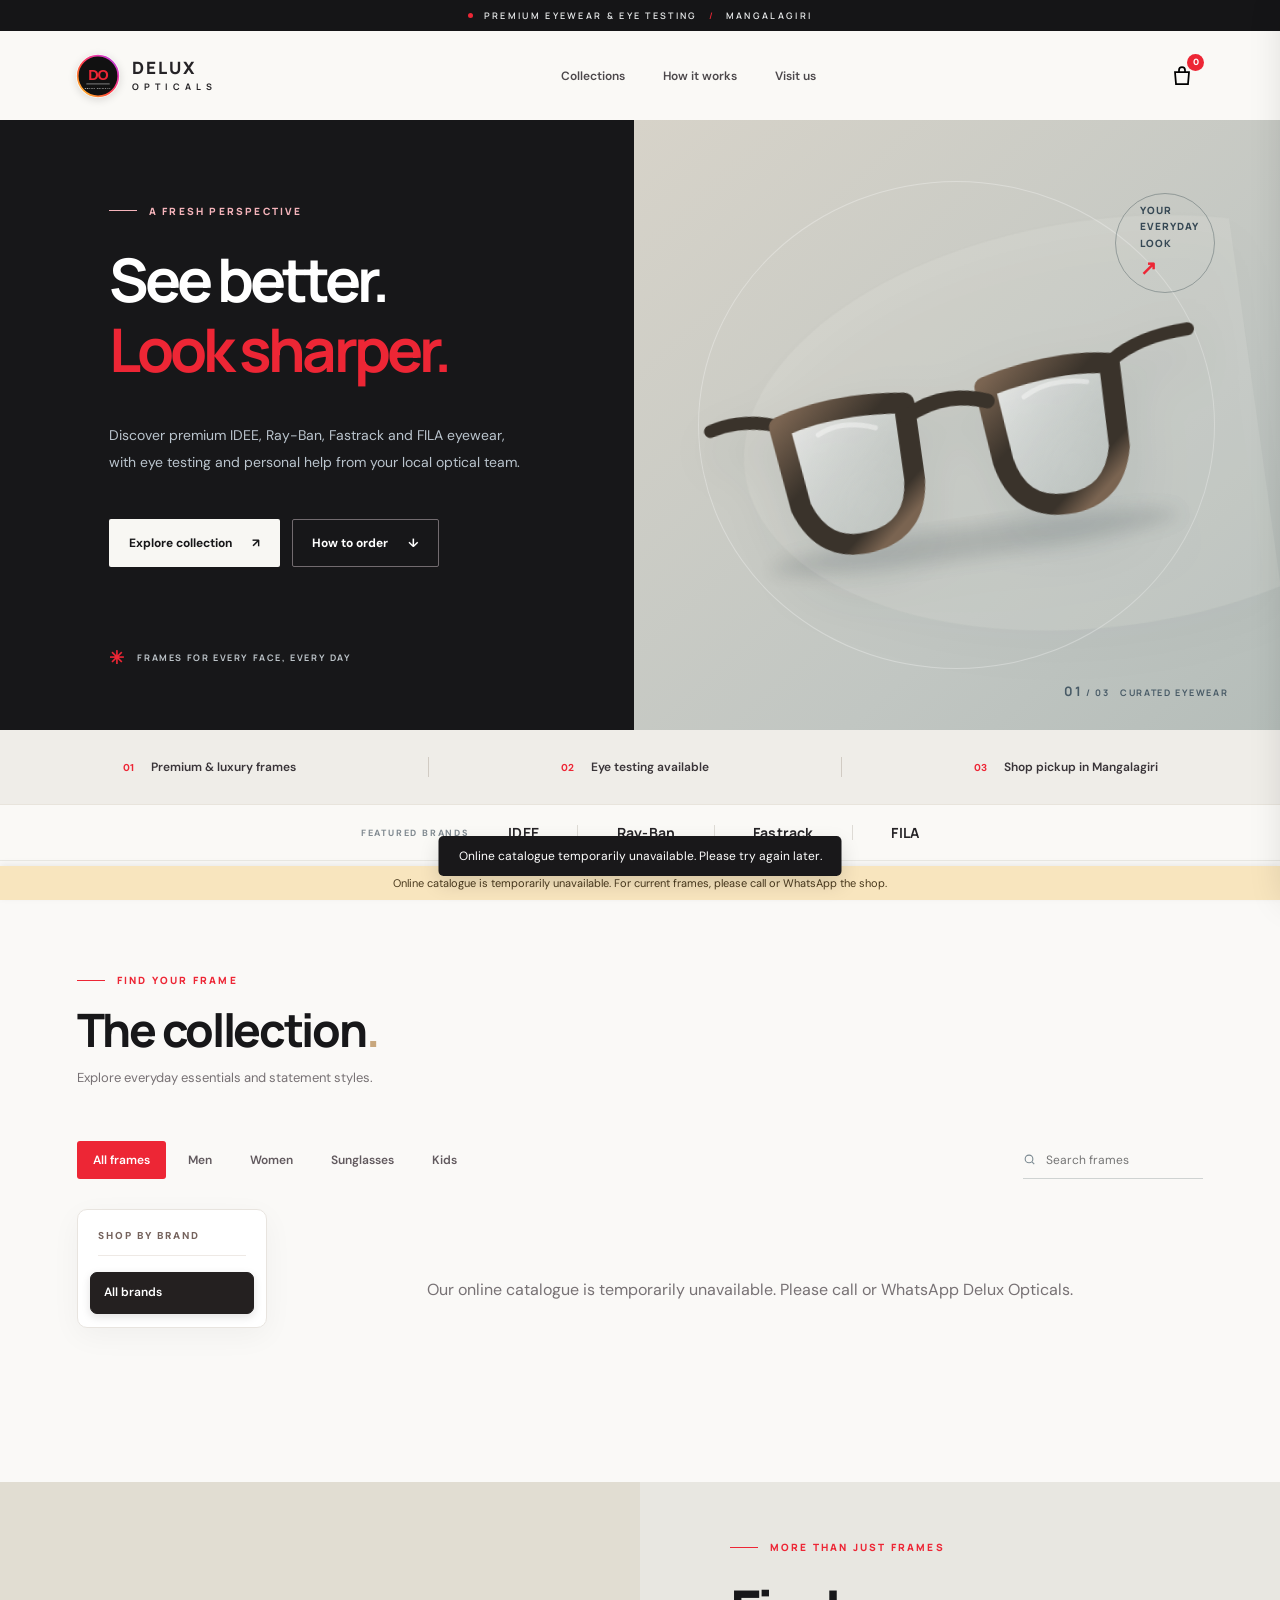
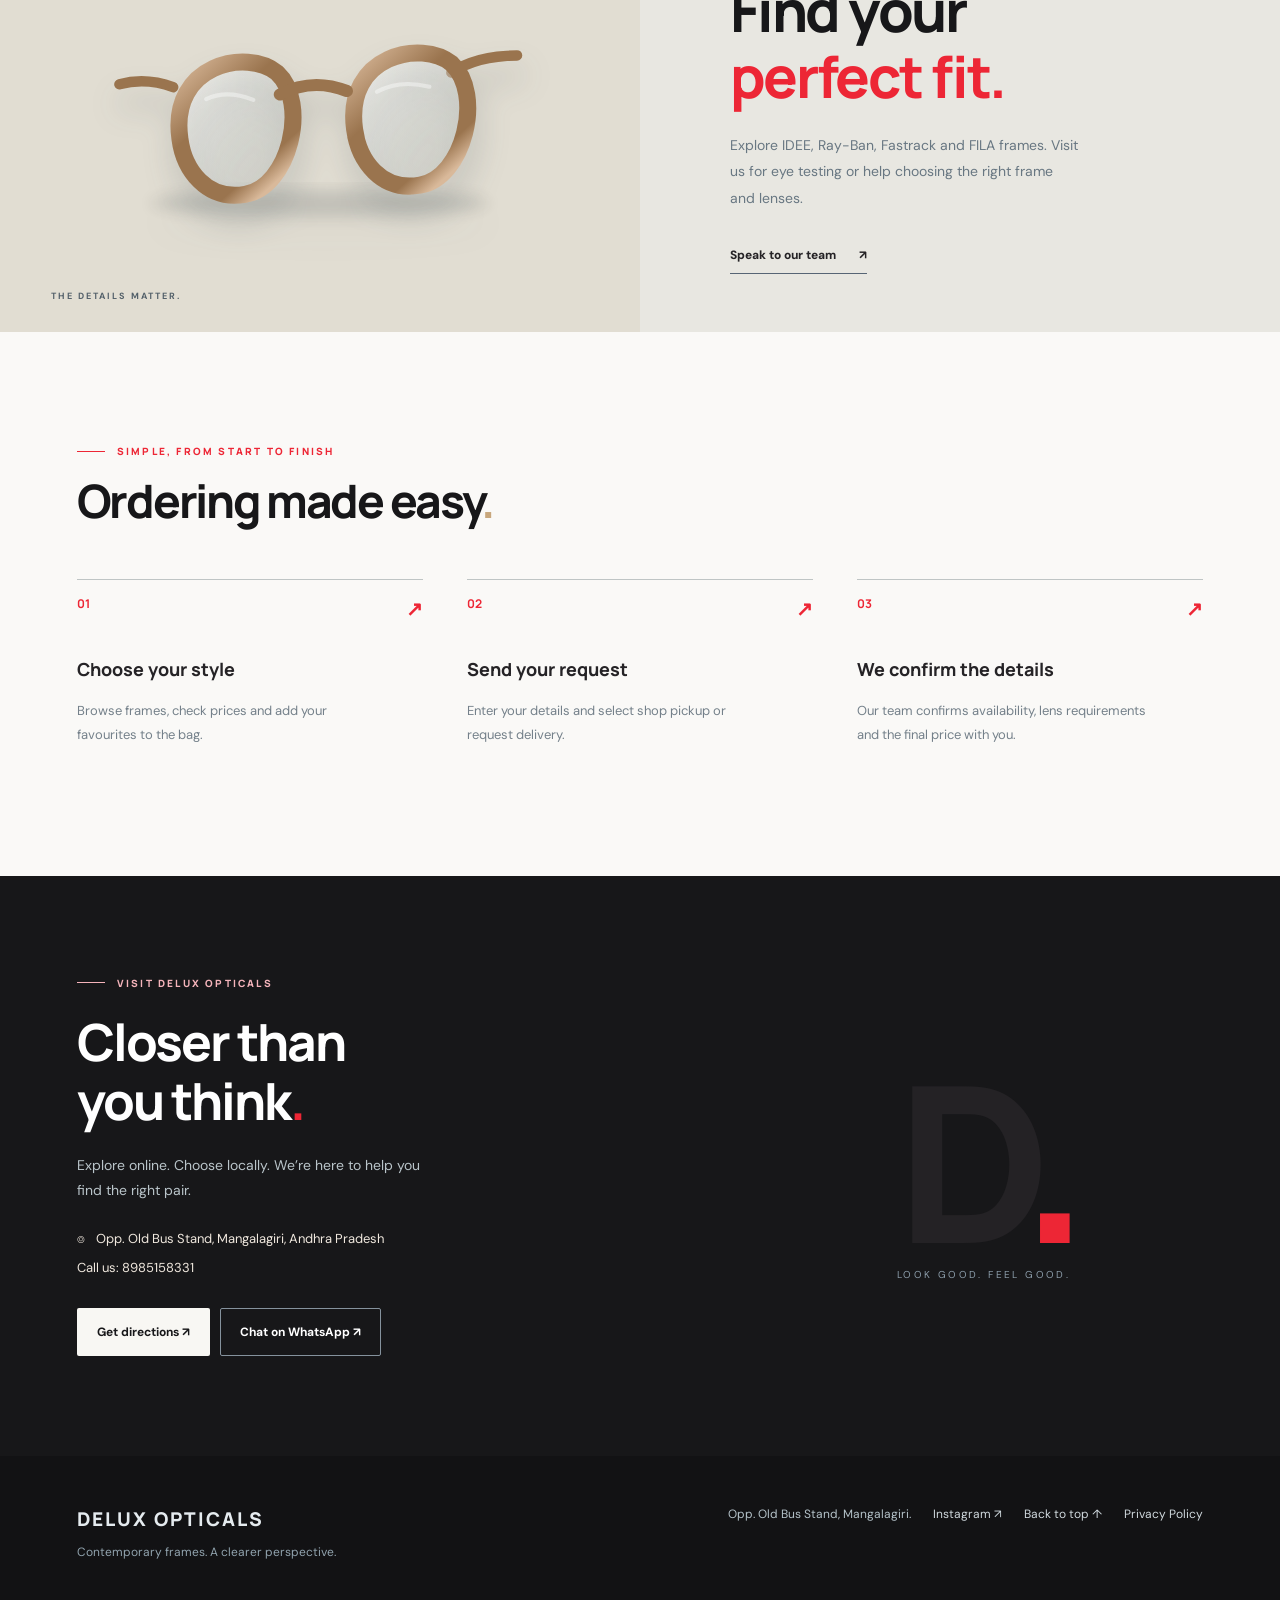
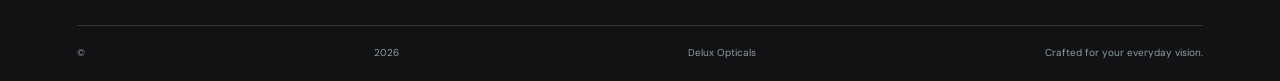
==== index.html @ d644e634 "Add files via upload" ====
<!doctype html>
<html lang="en">
<head>
  <meta charset="UTF-8" />
  <meta name="viewport" content="width=device-width, initial-scale=1, viewport-fit=cover" />
  <meta name="theme-color" content="#111111" />
  <meta name="description" content="Premium and luxury eyewear, branded frames and eye testing at Delux Opticals, opposite Old Bus Stand, Mangalagiri." />
  <title>Delux Opticals | Premium Eyewear & Eye Testing in Mangalagiri</title>
  <link rel="canonical" href="https://www.deluxopticals.in/" />
  <meta property="og:type" content="website" />
  <meta property="og:title" content="Delux Opticals | Eyewear in Mangalagiri" />
  <meta property="og:description" content="Browse frames, request orders and contact Delux Opticals, Mangalagiri." />
  <meta property="og:url" content="https://www.deluxopticals.in/" />
  <meta property="og:image" content="https://www.deluxopticals.in/icon-v3-512.png" />
  <link rel="icon" type="image/svg+xml" href="./favicon.svg" />
  <link rel="manifest" href="/manifest.webmanifest">
  <link rel="preconnect" href="https://fonts.googleapis.com" />
  <link rel="preconnect" href="https://fonts.gstatic.com" crossorigin />
  <link href="https://fonts.googleapis.com/css2?family=DM+Sans:wght@400;500;600;700&family=Manrope:wght@400;500;600;700;800&display=swap" rel="stylesheet" />
  <link rel="stylesheet" href="./styles.css?v=2" />
  <script>window.DELUXE_CONFIG=window.DELUXE_CONFIG||{businessName:'Delux Opticals',whatsappNumber:'918985158331',shopPhone:'8985158331',shopAddress:'Opp. Old Bus Stand, Mangalagiri, Andhra Pradesh',googleMapsUrl:'https://maps.app.goo.gl/SQcJQousegjwvYD16',supabaseUrl:'https://altqmirpnyrihuaiada.supabase.co',supabaseAnonKey:'sb_publishable_QfB34FVfLrLioxzQpnw5Aw_lxrrhRJR'};</script>
  <script src="./config.js"></script>
  <script src="./app.js" defer></script>
</head>
<body>
  <div class="announcement"><span class="ann-dot"></span> PREMIUM EYEWEAR &amp; EYE TESTING <span class="ann-break">/</span> MANGALAGIRI</div>
  <header class="site-header" id="top">
    <a class="brand" href="#top" aria-label="Delux Opticals home">
      <span class="brand-mark"><img src="./delux-do-logo.svg" alt="" aria-hidden="true"/></span>
      <span class="brand-text"><strong>DELUX</strong><small>OPTICALS</small></span>
    </a>
    <nav class="desktop-nav" aria-label="Main navigation"><a href="#collection">Collections</a><a href="#how-it-works">How it works</a><a href="#visit">Visit us</a></nav>
    <div class="header-actions"><button id="installTop" class="subtle-cta" type="button" hidden>Get the app <span>↗</span></button><button id="cartTop" class="cart-trigger" type="button" aria-label="Open shopping bag"><svg viewBox="0 0 24 24" fill="none" stroke="currentColor" stroke-width="1.75"><path d="M5 8h14l-1 12H6L5 8Z"/><path d="M9 9V6a3 3 0 0 1 6 0v3"/></svg><span id="cartCount" class="cart-count">0</span></button></div>
  </header>

  <main>
    <section class="hero" aria-labelledby="heroHeading">
      <div class="hero-copy"><div class="eyebrow pale"><span class="rule"></span> A FRESH PERSPECTIVE</div><h1 id="heroHeading">See better.<br/><em>Look sharper.</em></h1><p>Discover premium IDEE, Ray-Ban, Fastrack and FILA eyewear, with eye testing and personal help from your local optical team.</p><div class="hero-buttons"><a class="button button-light" href="#collection">Explore collection <span>↗</span></a><a class="button button-ghost" href="#how-it-works">How to order <span>↓</span></a></div><div class="hero-note"><span class="tiny-symbol">✳</span> FRAMES FOR EVERY FACE, EVERY DAY</div></div>
      <div class="hero-art"><div class="hero-oval"></div><div class="hero-circle-label">YOUR<br>EVERYDAY<br>LOOK <span>↗</span></div><img src="./hero-frames.svg" alt="Illustration of premium optical frames"/><div class="hero-index"><span>01</span> / 03 &nbsp; CURATED EYEWEAR</div></div>
    </section>

    <div class="benefits-strip"><span><b>01</b> Premium &amp; luxury frames</span><i></i><span><b>02</b> Eye testing available</span><i></i><span><b>03</b> Shop pickup in Mangalagiri</span></div><div class="brand-strip" aria-label="Available eyewear brands"><span>FEATURED BRANDS</span><strong>IDEE</strong><i></i><strong>Ray-Ban</strong><i></i><strong>Fastrack</strong><i></i><strong>FILA</strong></div>

    <section class="section collection-section" id="collection">
      <div class="section-heading"><div><div class="eyebrow"><span class="rule"></span> FIND YOUR FRAME</div><h2>The collection<span class="accent-period">.</span></h2><p>Explore everyday essentials and statement styles.</p></div><div class="product-count" id="productCount">Collection preview</div></div>
      <div class="controls-bar"><div class="filter-bar" id="filters" role="group" aria-label="Filter products"><button class="filter active" data-category="All" type="button">All frames</button><button class="filter" data-category="Men" type="button">Men</button><button class="filter" data-category="Women" type="button">Women</button><button class="filter" data-category="Sunglasses" type="button">Sunglasses</button><button class="filter" data-category="Kids" type="button">Kids</button></div><label class="search-box"><svg viewBox="0 0 24 24" fill="none" stroke="currentColor" stroke-width="2"><circle cx="11" cy="11" r="7"/><path d="m16.5 16.5 4 4"/></svg><input type="search" id="productSearch" placeholder="Search frames" aria-label="Search frames" /></label></div><div class="catalogue-layout"><aside id="brandFilters" class="brand-filters" aria-label="Filter by brand"></aside><div class="catalogue-results">
      <div class="products-grid" id="productsGrid" aria-live="polite"></div>
      <div id="emptyProducts" class="empty" hidden>No frames found. Try another search.</div></div></div>
      <div id="previewNotice" class="preview-notice" hidden>Our online catalogue is temporarily unavailable. Please call or WhatsApp the shop.</div>
    </section>

    <section class="editorial"><div class="editorial-art"><img src="./feature-frames.svg" alt="Stylish eyeglasses illustration"/><span class="editorial-label">THE DETAILS MATTER.</span></div><div class="editorial-copy"><div class="eyebrow"><span class="rule"></span> MORE THAN JUST FRAMES</div><h2>Find your<br/><em>perfect fit.</em></h2><p>Explore IDEE, Ray-Ban, Fastrack and FILA frames. Visit us for eye testing or help choosing the right frame and lenses.</p><a href="#visit" class="text-link">Speak to our team <span>↗</span></a></div></section>

    <section class="section how-section" id="how-it-works"><div class="section-heading"><div><div class="eyebrow"><span class="rule"></span> SIMPLE, FROM START TO FINISH</div><h2>Ordering made easy<span class="accent-period">.</span></h2></div></div><div class="steps"><article><span class="step-no">01 <span>↗</span></span><h3>Choose your style</h3><p>Browse frames, check prices and add your favourites to the bag.</p></article><article><span class="step-no">02 <span>↗</span></span><h3>Send your request</h3><p>Enter your details and select shop pickup or request delivery.</p></article><article><span class="step-no">03 <span>↗</span></span><h3>We confirm the details</h3><p>Our team confirms availability, lens requirements and the final price with you.</p></article></div></section>

    <section class="visit-section" id="visit"><div class="visit-inner"><div><div class="eyebrow pale"><span class="rule"></span> VISIT DELUX OPTICALS</div><h2>Closer than<br/>you think<span>.</span></h2><p>Explore online. Choose locally. We’re here to help you find the right pair.</p><div class="visit-location">⌾ <span id="shopLocation">Opp. Old Bus Stand, Mangalagiri, Andhra Pradesh</span></div><a class="visit-phone" id="phoneLink" href="tel:8985158331">Call us: <span id="shopPhone">8985158331</span></a><div class="visit-actions"><a href="https://maps.app.goo.gl/SQcJQousegjwvYD16" id="mapsLink" class="button button-light" target="_blank" rel="noopener noreferrer">Get directions ↗</a><button id="whatsappVisit" class="button button-outline-light" type="button">Chat on WhatsApp ↗</button></div></div><div class="visit-decor"><div class="visit-monogram">D<span>.</span></div><span>LOOK GOOD. FEEL GOOD.</span></div></div></section>
  </main>

  <footer><div class="footer-brand"><strong>DELUX OPTICALS</strong><p>Contemporary frames. A clearer perspective.</p></div><div class="footer-right"><p>Opp. Old Bus Stand, Mangalagiri.</p><a href="https://www.instagram.com/delux.opticals_/" target="_blank" rel="noopener noreferrer">Instagram ↗</a><a href="#top">Back to top ↑</a><a href="/privacy.html">Privacy Policy</a><button id="adminOpen" type="button" hidden aria-hidden="true" tabindex="-1"></button></div><div class="footer-bottom">© <span id="year"></span> Delux Opticals <span>Crafted for your everyday vision.</span></div></footer>

  <div id="overlay" class="overlay" hidden></div>

  <aside id="cartDrawer" class="drawer" role="dialog" aria-modal="true" aria-label="Shopping bag" aria-hidden="true">
    <div class="drawer-head"><div><div class="eyebrow">YOUR SELECTION</div><h2>Shopping bag <span id="drawerCount">(0)</span></h2></div><button class="icon-button close-panels" type="button" aria-label="Close bag">×</button></div>
    <div class="drawer-items" id="drawerItems"></div><div class="drawer-footer"><div class="cart-subtotal"><span>Frames subtotal</span><strong id="subtotal">₹0</strong></div><p>Lens pricing and delivery, if applicable, will be confirmed by the shop.</p><button id="checkoutBtn" class="button button-dark full" type="button">Continue to checkout <span>→</span></button><button id="whatsappCart" class="button button-neutral full" type="button">Order via WhatsApp ↗</button></div>
  </aside>

  <section id="checkoutModal" class="modal" role="dialog" aria-modal="true" aria-labelledby="checkoutTitle" aria-hidden="true"><button class="icon-button close-panels modal-close" type="button" aria-label="Close checkout">×</button><div class="eyebrow">JUST ONE MORE STEP</div><h2 id="checkoutTitle">Your order request<span class="accent-period">.</span></h2><p class="form-hint">No account needed. The shop will confirm availability, lens details and the final payable amount.</p><form id="checkoutForm"><label>Your name <input type="text" name="name" placeholder="Full name" minlength="2" maxlength="80" autocomplete="name" required/></label><label>Mobile number <input type="tel" name="phone" placeholder="10-digit mobile number" inputmode="numeric" pattern="[6-9][0-9]{9}" maxlength="10" required/></label><div class="form-field"><span>How would you like to receive it?</span><div class="choice-row"><label><input type="radio" name="fulfilment" value="pickup" checked/> Shop pickup</label><label><input type="radio" name="fulfilment" value="delivery"/> Delivery request</label></div></div><label id="addressField" hidden>Delivery address <textarea name="address" placeholder="Door no., street, area and PIN code" maxlength="300" rows="3"></textarea></label><label>Message (optional) <textarea name="note" placeholder="Preferred time or any question (lens power can be discussed directly)" maxlength="300" rows="2"></textarea></label><div class="checkout-total">Frames subtotal <strong id="checkoutSubtotal">₹0</strong></div><button id="placeOrderBtn" class="button button-dark full" type="submit">Place order request →</button><p class="privacy-caption">Your details are used to handle your order request. No online payment is collected. See our <a href="/privacy.html" target="_blank" rel="noopener noreferrer">Privacy Policy</a>.</p></form><div id="orderResult" class="order-result" hidden></div></section>

  <section id="adminModal" class="admin-modal owner-portal" role="dialog" aria-modal="true" aria-label="Delux Opticals owner portal" aria-hidden="true">
  <div class="owner-brandbar">
    <div class="owner-brand-lockup">
      <img src="./delux-do-logo.svg" alt="Delux Opticals monogram" width="44" height="44" />
      <div><strong>DELUX OPTICALS</strong><span>OWNER PORTAL</span></div>
    </div>
    <button class="owner-close close-panels" type="button" aria-label="Close owner portal">×</button>
  </div>
  <div class="owner-content">
    <div id="adminLogin">
      <div class="owner-kicker"><span class="owner-status-dot" aria-hidden="true"></span> PRIVATE ACCESS</div>
      <h2 class="owner-heading">Welcome back<span>.</span></h2>
      <p class="owner-description">Sign in to manage your collection, pricing and customer orders.</p>
      <form id="adminLoginForm" class="owner-auth-form">
        <label for="ownerEmail">Email address</label>
        <input id="ownerEmail" name="email" type="email" autocomplete="username" inputmode="email" required placeholder="owner@example.com" maxlength="254" />
        <div class="owner-password-label"><label for="ownerPassword">Password</label><button id="ownerForgotLink" type="button" class="owner-text-action">Forgot password?</button></div>
        <div class="owner-password-field"><input id="ownerPassword" name="password" type="password" autocomplete="current-password" required placeholder="Enter your password" /><button id="ownerTogglePassword" class="owner-password-toggle" type="button" aria-label="Show password" aria-pressed="false">Show</button></div>
        <button class="owner-submit" type="submit">Sign in to dashboard <span aria-hidden="true">→</span></button>
      </form>
      <p id="adminLoginMessage" class="owner-feedback" role="status" aria-live="polite"></p>
      <div class="owner-footnote"><span aria-hidden="true">◆</span> Authorized Delux Opticals staff only</div>
      <p class="owner-email-help">Forgot your registered email? Contact the website administrator to verify access.</p>
    </div>
    <div id="adminForgot" hidden>
      <div class="owner-kicker"><span class="owner-status-dot" aria-hidden="true"></span> ACCOUNT RECOVERY</div>
      <h2 class="owner-heading">Reset password<span>.</span></h2>
      <p class="owner-description">Enter your registered owner email. If eligible, you'll receive a secure link to create a new password.</p>
      <form id="adminForgotForm" class="owner-auth-form">
        <label for="ownerRecoveryEmail">Registered email</label>
        <input id="ownerRecoveryEmail" name="email" type="email" autocomplete="email" inputmode="email" required placeholder="owner@example.com" maxlength="254" />
        <button class="owner-submit" type="submit">Send reset link <span aria-hidden="true">→</span></button>
      </form>
      <p id="adminForgotMessage" class="owner-feedback" role="status" aria-live="polite"></p>
      <button id="ownerBackToLogin" class="owner-back-link" type="button">← Back to sign in</button>
    </div>
<div id="adminDashboard" hidden><div class="admin-toolbar"><div class="admin-tabs"><button class="active" data-admin-tab="products" type="button">Products</button><button data-admin-tab="orders" type="button">Orders</button><button data-admin-tab="brands" type="button">Brands</button></div><button id="adminLogout" class="logout-button" type="button">Sign out</button></div><div id="adminProductsTab"><div class="admin-title-row"><strong>Manage frames</strong><button class="small-primary" id="addProductToggle" type="button">+ Add product</button></div><form id="productForm" class="product-form" hidden><input type="hidden" name="id"/><div class="form-grid"><label>Model number <input name="name" required maxlength="90" placeholder="e.g. RB3025, ID-101" autocomplete="off"/><small class="model-field-help">Enter the frame model code</small></label><label>Category <select name="category"><option>Men</option><option>Women</option><option>Sunglasses</option><option>Kids</option></select></label><label>Brand <input name="brand" list="brandSuggestions" maxlength="60" placeholder="Ray-Ban, IDEAL"/><datalist id="brandSuggestions"><option value="Ray-Ban"></option><option value="IDEAL"></option><option value="Fastrack"></option><option value="IDEE"></option><option value="FILA"></option></datalist></label><label>Price ₹ <input name="price" type="number" required min="1" max="200000" step="1"/></label><label>MRP (optional) ₹ <input name="compare_at" type="number" min="0" max="200000" step="1"/></label></div><label>Frame details <textarea name="description" rows="2" maxlength="300" placeholder="e.g. Classic Black · Matte Finish · Lightweight frame"></textarea><small class="model-field-help">Colour, material and frame style (optional)</small></label><label>Photos (up to 8, JPG / PNG / WEBP, 2 MB each) <input id="photoInput" name="photo" type="file" accept="image/jpeg,image/png,image/webp" multiple/><small id="photoHint">You can add more photos while editing a frame.</small><div id="existingPhotos" class="existing-photos"></div></label><div class="form-grid"><label class="checkline"><input name="active" type="checkbox" checked/> Visible in catalogue</label><label class="checkline"><input name="in_stock" type="checkbox" checked/> In stock</label><label class="checkline"><input name="featured" type="checkbox"/> Featured</label></div><div class="form-actions"><button class="small-primary" type="submit">Save product</button><button id="cancelProduct" class="small-secondary" type="button">Cancel</button></div></form><div id="adminProductsList" class="admin-list"></div></div><div id="adminBrandsTab" hidden><div class="admin-title-row"><strong>Manage brands</strong></div><form id="brandForm" class="brand-form"><label>New brand <input id="newBrandName" maxlength="60" placeholder="Enter brand name" required/></label><button class="small-primary" type="submit">+ Add brand</button></form><div id="adminBrandsList" class="admin-list"></div></div><div id="adminOrdersTab" hidden><div class="admin-title-row"><strong>Customer order requests</strong><button id="refreshOrders" type="button" class="small-secondary">Refresh</button></div><div id="adminOrdersList" class="admin-list"></div></div></div>
  </div>
</section>

  <div id="gallery" class="gallery" hidden role="dialog" aria-modal="true" aria-label="Frame photos"><button type="button" id="galleryClose" class="gallery-close" aria-label="Close gallery">×</button><button type="button" id="galleryPrev" class="gallery-prev" aria-label="Previous photo">‹</button><img id="galleryImage" alt="Frame photo"/><button type="button" id="galleryNext" class="gallery-next" aria-label="Next photo">›</button><span id="galleryCounter"></span></div><div id="toast" class="toast" role="status" aria-live="polite"></div>
  <div id="demoBanner" class="demo-banner" hidden>Online catalogue is temporarily unavailable. For current frames, please call or WhatsApp the shop.</div>
</body>
</html>
---- styles.css ----
:root{--navy:#171719;--navy2:#252326;--cream:#faf9f7;--white:#fff;--ink:#252326;--muted:#777174;--gold:#ed2635;--line:#ece6e7;--brand-red:#ed2635;--brand-gradient:linear-gradient(110deg,#ffd32a 0%,#ff453d 42%,#ef38b5 75%,#8a45e8 100%);--font:'DM Sans',sans-serif;--display:'Manrope',sans-serif}*{box-sizing:border-box}html{scroll-behavior:smooth}body{margin:0;background:var(--cream);color:var(--ink);font-family:var(--font);-webkit-font-smoothing:antialiased}body.locked{overflow:hidden}button,input,textarea,select{font:inherit}button{cursor:pointer}a{color:inherit;text-decoration:none}button:disabled{opacity:.5;cursor:not-allowed}img{display:block;max-width:100%}[hidden]{display:none!important}*:focus-visible{outline:2px solid #ed2635;outline-offset:3px}.announcement{height:31px;display:flex;align-items:center;justify-content:center;gap:11px;background:#151517;color:#e7e9ea;font:600 9px var(--display);letter-spacing:2.3px}.ann-dot{width:5px;height:5px;border-radius:50%;background:var(--gold)}.ann-break{color:var(--gold)}.site-header{z-index:30;position:relative;display:flex;justify-content:space-between;align-items:center;min-height:89px;padding:0 clamp(18px,5.9vw,92px);background:#faf9f6}.brand{display:flex;gap:12px;align-items:center}.brand-mark{width:44px;height:44px;display:block;overflow:hidden;border-radius:50%;box-shadow:0 2px 8px #0002}.brand-mark img{width:100%;height:100%;object-fit:cover}.brand-text{display:flex;flex-direction:column;font-family:var(--display);line-height:1.09;letter-spacing:2.2px}.brand-text strong{font-size:17px;font-weight:800}.brand-text small{margin-top:4px;font-size:9px;font-weight:700;letter-spacing:5px}.desktop-nav{display:flex;gap:38px;align-items:center;font-size:12px;font-weight:600;color:#4c484b}.desktop-nav a:hover{color:#ed2635}.header-actions{display:flex;align-items:center;gap:19px}.subtle-cta{padding:8px 0;border:0;border-bottom:1px solid #87959f;background:transparent;font-size:12px;font-weight:700;color:var(--navy)}.subtle-cta span{margin-left:14px}.cart-trigger{position:relative;display:grid;place-items:center;background:transparent;border:none;width:44px;height:44px}.cart-trigger svg{height:24px;width:24px}.cart-count{position:absolute;right:0;top:0;display:grid;place-items:center;border-radius:50%;height:17px;min-width:17px;padding:0 3px;background:var(--gold);font-size:9px;color:#fff;font-weight:800}.hero{display:grid;grid-template-columns:1fr 1.02fr;min-height:610px;background:var(--navy);color:white;overflow:hidden}.hero-copy{display:flex;flex-direction:column;align-items:flex-start;justify-content:center;padding:75px 38px 52px clamp(25px,8.5vw,132px)}.eyebrow{display:flex;align-items:center;gap:12px;color:#ed2635;font:800 10px var(--display);letter-spacing:2.2px}.eyebrow.pale{color:#f5b4bb}.rule{width:28px;height:1px;background:currentColor}.hero h1{margin:26px 0 23px;font:700 clamp(43px,4.7vw,75px)/1.17 var(--display);letter-spacing:-3.9px}.hero h1 em,.editorial-copy h2 em{font-style:normal;color:#ed2635}.hero p{max-width:420px;font-size:14px;line-height:1.95;color:#bac4cd}.hero-buttons{display:flex;align-items:center;gap:12px;flex-wrap:wrap;margin-top:29px}.button{display:inline-flex;align-items:center;justify-content:center;gap:20px;border:1px solid transparent;min-height:48px;padding:0 19px;border-radius:2px;font-size:12px;font-weight:700;transition:transform .2s,background .2s}.button:hover{transform:translateY(-2px)}.button-light{background:#f8f7f3;color:var(--navy)}.button-ghost{background:transparent;color:#fff;border-color:#726b6f}.button-dark{background:var(--navy);color:white}.button-neutral{background:#edf0f1;color:var(--navy)}.button-outline-light{color:white;border-color:#85929d;background:transparent}.hero-note{margin-top:78px;display:flex;gap:12px;align-items:center;font:700 9px var(--display);letter-spacing:1.6px;color:#bdc4c9}.tiny-symbol{font-size:18px;color:#ed2635}.hero-art{position:relative;display:flex;align-items:center;justify-content:center;min-height:610px;background:linear-gradient(138deg,#d7d3c9 0%,#c1c6c2 67%,#b5bdb9 100%);overflow:hidden}.hero-oval{position:absolute;inset:10% 10%;border:1px solid rgba(255,255,255,.3);border-radius:50%}.hero-art>img{position:relative;width:min(92%,710px);filter:drop-shadow(4px 24px 24px rgba(15,32,45,.12));transform:rotate(-8deg);z-index:1}.hero-circle-label{position:absolute;z-index:2;top:12%;right:10%;width:100px;height:100px;border:1px solid rgba(44,63,71,.35);border-radius:100%;display:flex;justify-content:center;flex-direction:column;padding-left:24px;font:800 10px/1.65 var(--display);letter-spacing:1px;color:#364854}.hero-circle-label span{color:#ed2635;font-size:20px}.hero-index{position:absolute;bottom:30px;right:8%;font:700 9px var(--display);letter-spacing:1.6px;color:#495b67}.hero-index span{font-size:13px}.brand-strip{display:flex;justify-content:center;align-items:center;gap:clamp(15px,3vw,40px);flex-wrap:wrap;padding:18px 20px;background:#faf9f6;border-bottom:1px solid #e9e8e3;color:#252326}.brand-strip span{font-size:9px;font-weight:700;letter-spacing:1.8px;color:#818a91}.brand-strip strong{font:700 14px var(--display);letter-spacing:.2px}.brand-strip i{width:1px;height:15px;background:#dedbd5}.visit-phone{display:inline-block;margin-top:12px;color:#f0e8de;font-size:13px}.visit-phone:hover{text-decoration:underline}.benefits-strip{display:flex;justify-content:space-around;gap:15px;align-items:center;padding:27px max(5vw,20px);background:#efede8;border-bottom:1px solid #e8e4dc;color:#393438;font-size:12px;font-weight:600}.benefits-strip span{white-space:nowrap}.benefits-strip b{color:#ed2635;font-size:10px;margin-right:14px}.benefits-strip i{width:1px;height:20px;background:#d1cbc3}.section{max-width:1400px;margin:0 auto;padding:112px clamp(21px,6vw,90px)}.section-heading{display:flex;justify-content:space-between;align-items:flex-end;gap:20px;margin-bottom:42px}.section-heading h2,.editorial-copy h2,.how-section h2{font:750 clamp(34px,3.6vw,52px)/1.2 var(--display);letter-spacing:-2.3px;margin:15px 0 8px;color:var(--navy)}.accent-period{color:#c8a77d}.section-heading p{font-size:13px;color:var(--muted);margin-top:12px}.product-count{font-size:11px;color:#87929b;font-weight:600}.controls-bar{display:flex;justify-content:space-between;align-items:center;gap:25px;margin-bottom:30px}.filter-bar{display:flex;gap:6px;flex-wrap:wrap}.filter{border:1px solid transparent;border-radius:3px;background:transparent;color:#61595e;padding:10px 15px;font-size:12px;font-weight:600;white-space:nowrap}.filter:hover,.filter.active{background:#ed2635;color:white}.search-box{display:flex;align-items:center;border-bottom:1px solid #cfd3d2;gap:9px;min-width:180px;max-width:250px}.search-box svg{width:15px;height:15px;color:#7b8a92}.search-box input{outline:none;border:0;background:transparent;padding:10px 1px;width:100%;font-size:12px}.products-grid{display:grid;grid-template-columns:repeat(4,minmax(0,1fr));gap:31px 19px}.product-card{min-width:0}.product-media{position:relative;display:flex;align-items:center;justify-content:center;aspect-ratio:1/1;background:linear-gradient(155deg,#ece9e3,#e5e3db);overflow:hidden;border-radius:2px}.product-card:nth-child(4n + 2) .product-media{background:linear-gradient(155deg,#e8e7e0,#dedfd9)}.product-card:nth-child(4n + 3) .product-media{background:linear-gradient(155deg,#f0e9e3,#e7e4df)}.product-card:nth-child(4n + 4) .product-media{background:linear-gradient(155deg,#e3e7e6,#e7e8e4)}.product-media img{width:84%;height:84%;object-fit:contain;transition:transform .25s}.product-media:hover img{transform:scale(1.06)}.product-badge{position:absolute;left:13px;top:13px;font:750 9px var(--display);letter-spacing:.8px;color:#373337;background:#fafaf7;padding:7px 9px}.card-add{position:absolute;right:12px;bottom:12px;background:#fff;width:36px;height:36px;display:grid;place-items:center;border:0;font-size:22px;box-shadow:0 2px 15px #15151712;transition:background .2s}.card-add:hover{background:#f7d7da}.product-details{padding:14px 0}.product-category{font:700 9px var(--display);letter-spacing:1.1px;text-transform:uppercase;color:#ed2635}.product-details h3{font:700 13px var(--display);margin:7px 0 9px;color:var(--navy)}.price-line{display:flex;align-items:center;gap:10px}.product-price{font-size:13px;font-weight:800}.compare-at{font-size:11px;text-decoration:line-through;color:#9ca3a8}.preview-notice{margin-top:27px;font-size:11px;color:#869097;line-height:1.8}.preview-notice span{color:#87545a;font-size:10px;font-weight:700;letter-spacing:1px;margin-right:9px}.empty{text-align:center;padding:70px 0;color:#777174}.editorial{display:grid;grid-template-columns:1fr 1fr;background:#e8e7e1;min-height:450px}.editorial-art{display:flex;position:relative;justify-content:center;align-items:center;background:#e1ddd2;overflow:hidden}.editorial-art img{max-width:78%;max-height:380px;filter:drop-shadow(3px 20px 15px #303f4930)}.editorial-label{position:absolute;bottom:30px;left:8%;font-size:9px;font-weight:700;letter-spacing:2px;color:#53606a}.editorial-copy{display:flex;flex-direction:column;justify-content:center;align-items:flex-start;padding:50px clamp(26px,7vw,110px)}.editorial-copy h2{font-size:clamp(40px,4.5vw,65px);line-height:1.15;margin-top:23px}.editorial-copy h2 em{color:#ed2635}.editorial-copy p{font-size:14px;max-width:350px;line-height:1.9;color:#687782}.text-link{margin-top:22px;padding-bottom:10px;border-bottom:1px solid #576575;font-size:12px;font-weight:800}.text-link span{margin-left:20px}.how-section{padding-bottom:115px}.steps{display:grid;grid-template-columns:repeat(3,1fr);gap:44px}.steps article{border-top:1px solid #bfc5c5;padding-top:15px}.step-no{display:flex;justify-content:space-between;font:700 12px var(--display);color:#ed2635}.step-no span{font-size:20px}.steps h3{margin-top:35px;font:750 18px var(--display)}.steps p{font-size:13px;line-height:1.9;color:#74808a;max-width:300px}.visit-section{background:var(--navy);color:#fff}.visit-inner{max-width:1400px;margin:0 auto;display:flex;justify-content:space-between;align-items:center;padding:100px clamp(21px,6vw,90px);gap:25px}.visit-inner h2{font:750 clamp(43px,4vw,66px)/1.16 var(--display);letter-spacing:-2px;margin:22px 0}.visit-inner h2 span{color:#ed2635}.visit-inner p{color:#bac5ca;font-size:14px;line-height:1.8;max-width:370px}.visit-location{display:flex;gap:11px;align-items:center;margin-top:27px;color:#f0e8de;font-size:13px}.visit-location:first-letter{color:#ed2635}.visit-actions{display:flex;gap:10px;margin-top:31px;flex-wrap:wrap}.visit-decor{width:39%;display:flex;flex-direction:column;align-items:center}.visit-monogram{font:800 clamp(130px,17vw,240px)/1 var(--display);letter-spacing:-20px;color:#242225}.visit-monogram span{color:#ed2635}.visit-decor>span{font-size:10px;letter-spacing:2.4px;color:#8c9daa}footer{background:#121214;color:#e5ebef;padding:50px clamp(20px,6vw,90px) 22px;display:flex;justify-content:space-between;flex-wrap:wrap}.footer-brand strong{font:800 19px var(--display);letter-spacing:2px}.footer-brand p{font-size:12px;color:#91a3ae}.footer-right{display:flex;gap:22px;align-items:flex-start;font-size:12px;color:#b5c3ca}.footer-right p{margin:0}.footer-right a,.footer-right button{color:#d0d9de}.footer-right button{border:0;background:transparent;padding:0;font-size:12px}.footer-bottom{width:100%;border-top:1px solid #393438;margin-top:53px;padding-top:20px;display:flex;justify-content:space-between;font-size:10px;color:#8e9ca7}.overlay{position:fixed;inset:0;z-index:100;background:rgba(14,29,40,.57);backdrop-filter:blur(2px)}.drawer{position:fixed;right:0;top:0;height:100dvh;width:min(460px,100vw);background:#fcfbf8;z-index:110;transform:translateX(103%);transition:transform .27s ease;display:flex;flex-direction:column;box-shadow:-10px 0 35px #0002}.drawer.open{transform:translateX(0)}.drawer-head{display:flex;align-items:flex-start;justify-content:space-between;padding:31px 30px 25px;border-bottom:1px solid var(--line)}.drawer-head h2{margin:8px 0 0;font:750 23px var(--display)}.drawer-head h2 span{color:#98a0a4;font-size:16px}.icon-button{border:0;background:#f0efe9;display:grid;place-items:center;font:400 26px Arial;width:36px;height:36px;border-radius:50%;color:#373337}.drawer-items{padding:20px 27px;flex:1;overflow-y:auto}.cart-row{display:flex;gap:15px;padding:18px 0;border-bottom:1px solid var(--line)}.cart-row img{width:86px;height:86px;object-fit:contain;background:#eae6de}.cart-row-info{flex:1;min-width:0}.cart-row-info strong{font:700 13px var(--display)}.cart-row-info>span{display:block;margin:5px 0;color:#8a7779;font-size:12px}.qty-controls{display:flex;align-items:center;gap:11px;margin-top:14px;font-size:12px}.qty-controls button{width:25px;height:25px;border:1px solid #ccd0cf;background:transparent}.qty-controls .remove{border:0;width:auto;text-decoration:underline;font-size:10px;margin-left:10px;color:#8b9297}.cart-row-price{font-size:13px;font-weight:800}.drawer-footer{border-top:1px solid var(--line);padding:23px 27px 30px}.cart-subtotal,.checkout-total{display:flex;justify-content:space-between;align-items:center;font-size:14px}.cart-subtotal strong,.checkout-total strong{font-size:21px}.drawer-footer p{font-size:11px;line-height:1.7;color:#8b9399;margin:12px 0 20px}.full{width:100%;min-height:49px;margin-top:9px}.no-cart{text-align:center;color:#82909c;margin-top:80px;font-size:14px}.modal,.admin-modal{position:fixed;z-index:120;left:50%;top:50%;transform:translate(-50%,-48%);background:#fcfbf8;width:min(490px,calc(100vw - 26px));max-height:calc(100dvh - 26px);overflow:auto;padding:34px 34px 30px;border-radius:5px;box-shadow:0 16px 50px #06132333;opacity:0;pointer-events:none;transition:opacity .2s,transform .2s}.modal.open,.admin-modal.open{opacity:1;pointer-events:auto;transform:translate(-50%,-50%)}.modal-close{position:absolute;top:21px;right:21px}.modal h2,.admin-modal h2{font:750 28px var(--display);letter-spacing:-1px;margin:15px 0 9px}.form-hint{color:#7d8992;font-size:12px;line-height:1.7;margin-bottom:21px}form label{display:flex;flex-direction:column;gap:8px;font-size:12px;font-weight:700;margin-bottom:15px}form input:not([type=radio]):not([type=checkbox]):not([type=file]),form select,form textarea{width:100%;padding:12px 13px;background:#fff;border:1px solid #d9deda;border-radius:3px;color:var(--navy);font-size:13px;outline:0}form input:focus,form textarea:focus,form select:focus{border-color:#ed2635}.form-field>span{display:block;font-size:12px;font-weight:700;margin-bottom:12px}.choice-row{display:flex;gap:20px;flex-wrap:wrap}.choice-row label{display:flex;align-items:center;flex-direction:row;gap:8px;font-size:12px;font-weight:500}.choice-row input{accent-color:#252326}.checkout-total{border-top:1px solid var(--line);padding-top:18px;margin-top:20px}.privacy-caption{font-size:10px;color:#94a0a8;line-height:1.65}.order-result{text-align:center;margin-top:19px;padding:27px 14px;background:#edf4ef}.order-result strong{display:block;font:750 19px var(--display);margin:10px}.order-result p{font-size:12px;line-height:1.7}.order-result .check-big{font-size:30px;color:#428466}.admin-modal{width:min(810px,calc(100vw - 22px));max-height:calc(100dvh - 22px);padding:28px}.admin-top{display:flex;justify-content:space-between;align-items:flex-start}.admin-info{font-size:12px;color:#ae7040;line-height:1.65}.admin-toolbar{display:flex;align-items:center;justify-content:space-between;gap:10px;margin:20px 0 25px;border-bottom:1px solid #ddd}.admin-tabs{display:flex;gap:20px}.admin-tabs button{border:0;border-bottom:2px solid transparent;background:transparent;font-size:12px;font-weight:700;padding:15px 10px}.admin-tabs button.active{border-bottom-color:#ed2635}.logout-button{border:0;background:transparent;color:#8b939a;font-size:12px}.admin-title-row{display:flex;justify-content:space-between;align-items:center;gap:10px;margin-bottom:13px;font-size:14px}.small-primary,.small-secondary{border:0;background:#252326;color:white;padding:9px 12px;border-radius:3px;font-size:11px;font-weight:700}.small-secondary{background:#e9eced;color:#252326}.product-form{background:#f1f1ed;padding:16px;margin:12px 0 21px}.product-form label{margin-bottom:13px}.product-form input[type=file]{font-size:11px}.form-grid{display:grid;grid-template-columns:1fr 1fr;gap:10px}.product-form .checkline{display:flex;align-items:center;flex-direction:row;gap:8px;white-space:nowrap}.form-actions{display:flex;gap:12px}.admin-list{display:flex;flex-direction:column;gap:10px;max-height:48vh;overflow:auto}.admin-product,.admin-order{display:flex;align-items:center;gap:13px;border:1px solid #e3e5e3;border-radius:3px;background:#fff;padding:12px}.admin-product img{width:62px;height:62px;object-fit:contain;background:#ebebe7}.admin-product-info,.admin-order-info{flex:1;min-width:0}.admin-product-info strong,.admin-order-info strong{display:block;font-size:13px}.admin-product-info small,.admin-order-info small{font-size:11px;color:#839098;line-height:1.7}.admin-item-actions{display:flex;gap:7px;flex-wrap:wrap}.admin-item-actions button{background:#e9edef;border:0;border-radius:2px;padding:8px 9px;font-size:11px}.admin-item-actions .danger{color:#b94444}.admin-order{align-items:flex-start}.admin-order select{max-width:160px;font-size:11px;border:1px solid #d3d9da;padding:8px 9px;background:#fff}.admin-order-items{margin:8px 0;font-size:11px;color:#586d7c}.toast{position:fixed;z-index:200;left:50%;bottom:24px;transform:translate(-50%,30px);background:#19181a;color:white;border-radius:5px;padding:12px 20px;font-size:12px;box-shadow:0 8px 20px #0002;opacity:0;pointer-events:none;transition:opacity .25s,transform .25s;text-align:center;max-width:calc(100vw - 30px)}.toast.show{opacity:1;transform:translate(-50%,0)}.demo-banner{position:fixed;bottom:0;width:100%;z-index:65;background:#f8e5be;color:#49391d;padding:10px 20px;font-size:11px;text-align:center;box-shadow:0 -2px 7px #0001}.demo-banner a{text-decoration:underline;font-weight:700}@media(max-width:1150px){.hero-copy{padding-left:7vw}.hero h1{font-size:clamp(43px,5vw,65px)}.hero-note{margin-top:50px}.products-grid{grid-template-columns:repeat(3,minmax(0,1fr))}.benefits-strip{font-size:11px}}@media(max-width:760px){.announcement{font-size:8px;letter-spacing:1.7px}.site-header{min-height:71px;padding:0 20px}.brand-mark{width:34px;height:34px}.brand-text strong{font-size:14px}.brand-text small{font-size:7px;letter-spacing:4px}.desktop-nav{display:none}.hero{grid-template-columns:1fr}.hero-copy{padding:65px 24px 45px;min-height:440px}.hero h1{font-size:clamp(41px,9vw,62px);letter-spacing:-2.6px;line-height:1.13;margin:19px 0 16px}.hero p{font-size:13px;max-width:420px}.hero-note{margin-top:45px}.hero-art{min-height:345px}.hero-art>img{width:min(85%,510px)}.hero-circle-label{top:9%;width:75px;height:75px;font-size:8px;padding-left:17px}.hero-index{bottom:17px}.benefits-strip{padding:20px 10px;gap:10px}.benefits-strip i{display:none}.benefits-strip span{text-align:center;font-size:9px;white-space:normal}.benefits-strip b{display:block;font-size:9px;margin:0 0 4px}.section{padding:72px 20px}.section-heading{margin-bottom:26px}.section-heading h2,.how-section h2{font-size:35px}.product-count{display:none}.controls-bar{flex-direction:column;align-items:stretch;gap:14px}.filter-bar{overflow-x:auto;display:flex;flex-wrap:nowrap;margin:0 -20px;padding:0 20px 4px;scrollbar-width:none}.filter-bar::-webkit-scrollbar{display:none}.filter{font-size:11px;padding:9px 12px}.search-box{max-width:none}.products-grid{grid-template-columns:repeat(2,minmax(0,1fr));gap:22px 12px}.product-media{aspect-ratio:1/.99}.product-media img{width:95%}.product-badge{font-size:8px;padding:5px 7px;left:7px;top:7px}.card-add{bottom:8px;right:8px;width:32px;height:32px}.product-details h3{font-size:12px}.product-details{padding:12px 1px}.product-category{font-size:8px}.editorial{grid-template-columns:1fr}.editorial-art{min-height:280px}.editorial-art img{max-height:245px}.editorial-copy{padding:57px 26px 64px}.editorial-copy h2{font-size:48px}.steps{grid-template-columns:1fr;gap:23px}.steps article{padding-top:11px}.steps h3{margin-top:16px}.steps p{margin-bottom:5px}.visit-inner{padding:72px 25px 60px}.visit-decor{display:none}.visit-inner h2{font-size:48px}.visit-actions{gap:9px}footer{padding:43px 22px 21px}.footer-right{flex-direction:column;gap:12px;margin-top:18px}.footer-bottom{margin-top:35px}.footer-bottom span{display:none}.drawer-head{padding:27px 21px}.drawer-items{padding:15px 20px}.drawer-footer{padding:19px 20px 25px}.modal{padding:29px 23px}.admin-modal{padding:23px 18px}.form-grid{grid-template-columns:1fr 1fr;gap:7px}.admin-order{flex-direction:column}.admin-product{flex-wrap:wrap}.admin-item-actions{justify-content:flex-end}.visit-actions .button{font-size:11px}}@media(max-width:400px){.hero h1{font-size:40px}.hero-buttons{gap:9px}.hero-buttons .button{padding:0 12px;font-size:10px}.product-price{font-size:12px}.filter{padding:9px}.footer-brand strong{font-size:17px}.visit-actions .button{padding:0 12px}}

/* OWNER PORTAL — professional secure owner sign in and account recovery */
.owner-portal.admin-modal{padding:0;width:min(492px,calc(100vw - 24px));border:1px solid #e7e1de;border-radius:16px;overflow-y:auto;background:#fff;box-shadow:0 28px 80px #12101655;max-height:calc(100dvh - 24px)}
.owner-portal.owner-is-dashboard{width:min(760px,calc(100vw - 24px))}
.owner-brandbar{background:linear-gradient(130deg,#171719 0%,#282326 100%);padding:24px 27px;display:flex;align-items:center;justify-content:space-between;gap:16px;position:relative;overflow:hidden}
.owner-brandbar:after{content:"";position:absolute;right:-28px;bottom:-82px;width:170px;height:170px;border-radius:50%;border:1px solid #ffffff12;pointer-events:none}
.owner-brand-lockup{display:flex;align-items:center;gap:12px;min-width:0;position:relative;z-index:1}
.owner-brand-lockup img{width:48px;height:48px;object-fit:contain;flex-shrink:0;background:#ffffff08;border:1px solid #ffffff12;border-radius:10px;padding:6px}
.owner-brand-lockup strong{display:block;font-family:var(--display);font-weight:800;color:#fff;letter-spacing:.095em;font-size:13px}
.owner-brand-lockup span{display:block;margin-top:4px;color:#cbbfc2;font-size:9px;font-weight:700;letter-spacing:.25em}
.owner-close{border:1px solid #ffffff36;border-radius:9px;width:35px;height:35px;background:#ffffff0a;color:#fff;font-size:25px;line-height:1;cursor:pointer;flex-shrink:0;position:relative;z-index:1}
.owner-close:hover,.owner-close:focus-visible{background:#ffffff22}
.owner-content{padding:28px 31px 30px}
.owner-portal [hidden]{display:none!important}
.owner-kicker{display:flex;align-items:center;gap:8px;color:#a3444a;font-size:10px;font-weight:800;letter-spacing:.17em}
.owner-status-dot{height:7px;width:7px;border-radius:100%;background:#ed2635;box-shadow:0 0 0 4px #ed263514}
.owner-heading{font-family:var(--display);font-size:30px;letter-spacing:-1.3px;margin:11px 0 6px!important;line-height:1.2;color:#1c1a1d}
.owner-heading span{color:#ed2635}
.owner-description{font-size:13px;line-height:1.65;color:#77747a;margin:0 0 25px}
.owner-auth-form label{margin:0;font-size:12px;font-weight:750;color:#3c383c}
.owner-auth-form>input,.owner-password-field input{font-family:var(--font);width:100%;min-height:47px;padding:12px 14px;margin-top:9px;margin-bottom:20px;border:1px solid #e0dcdc;border-radius:9px;background:#fbfaf9;font-size:13px;outline:none;box-shadow:none;transition:border-color .15s,box-shadow .15s}
.owner-auth-form input:focus{border-color:#d62935;box-shadow:0 0 0 3px #ed26351a}
.owner-password-label{display:flex;align-items:center;justify-content:space-between;gap:10px}
.owner-text-action,.owner-back-link{border:0;background:none;color:#a41c29;font-weight:750;font-size:12px;cursor:pointer;padding:4px 0;text-decoration:none}
.owner-text-action:hover,.owner-back-link:hover{text-decoration:underline}
.owner-password-field{position:relative}
.owner-password-field input{padding-right:74px;margin-bottom:20px}
.owner-password-toggle{border:0;background:transparent;position:absolute;right:12px;top:10px;color:#615c61;font-size:12px;font-weight:750;cursor:pointer;min-width:38px;min-height:34px}
.owner-submit{display:flex;align-items:center;justify-content:space-between;gap:14px;width:100%;min-height:48px;border:0;border-radius:9px;background:#221e21;color:#fff;font-family:var(--font);font-size:13px;font-weight:750;padding:0 18px;cursor:pointer}
.owner-submit:hover{background:#ed2635}
.owner-submit:focus-visible,.owner-back-link:focus-visible,.owner-text-action:focus-visible,.owner-password-toggle:focus-visible{outline:3px solid #ed26355c;outline-offset:2px}
.owner-submit:disabled{opacity:.55;cursor:wait}
.owner-submit span{font-size:20px}
.owner-feedback{margin:13px 0 0;min-height:17px;font-size:12px;line-height:1.5;color:#b13939}
.owner-feedback[data-tone=success]{color:#23663f}
.owner-feedback[data-tone=error]{color:#b13939}
.owner-footnote{padding-top:18px;margin-top:12px;border-top:1px solid #eee9e9;color:#9b969a;font-size:11px;text-align:center}
.owner-footnote span{margin-right:6px;color:#a9a3a8}
.owner-back-link{margin-top:12px}
.owner-portal .admin-toolbar{margin-top:3px}
@media(max-width:600px){.owner-portal.admin-modal{width:calc(100vw - 18px);border-radius:12px;max-height:calc(100dvh - 16px)}.owner-brandbar{padding:17px 18px}.owner-brand-lockup img{width:40px;height:40px}.owner-brand-lockup strong{font-size:11px}.owner-content{padding:25px 20px 27px}.owner-heading{font-size:28px}.owner-portal.owner-is-dashboard{width:calc(100vw - 18px)}}

.owner-email-help{color:#928b8f;font-size:10px;line-height:1.6;margin:10px 0 0;text-align:center}

/* Dynamic brand filters */
.brand-filters{display:flex;align-items:center;gap:8px;flex-wrap:wrap;margin:-8px 0 24px}.brand-filter-label{font-size:9px;font-weight:800;letter-spacing:1.5px;color:#8a7779;margin-right:4px}.brand-filter{border:1px solid #d9deda;background:transparent;border-radius:2px;padding:8px 12px;color:var(--navy);font-size:11px;cursor:pointer}.brand-filter.active{background:var(--navy);border-color:var(--navy);color:#fff}
@media(max-width:760px){.brand-filters{flex-wrap:nowrap;overflow-x:auto;margin:-5px -20px 22px;padding:0 20px 5px;scrollbar-width:none}.brand-filters::-webkit-scrollbar{display:none}.brand-filter{white-space:nowrap;flex-shrink:0}}

/* Brand sidebar and multi-image gallery */
.catalogue-layout{display:grid;grid-template-columns:175px minmax(0,1fr);gap:25px;align-items:start}.catalogue-results{min-width:0}.brand-filters{display:flex;flex-direction:column;align-items:stretch;gap:7px;margin:0;padding:17px 12px;background:#f8f8f5;border:1px solid #e9e9e4}.brand-filter-label{font-size:10px;font-weight:800;letter-spacing:1.3px;margin:0 0 10px}.brand-filter{text-align:left;border:0;border-radius:3px;background:transparent;padding:11px 12px;font-size:12px}.brand-filter.active{background:#252326;color:white}.gallery-trigger{cursor:zoom-in}.gallery{position:fixed;inset:0;z-index:999;background:rgba(8,8,10,.95);display:flex;align-items:center;justify-content:center;padding:55px 58px}.gallery[hidden]{display:none!important}.gallery img{max-width:100%;max-height:85vh;object-fit:contain;touch-action:pan-y}.gallery button{position:absolute;border:0;background:#ffffff22;color:white;cursor:pointer;border-radius:50%;width:43px;height:43px;font-size:32px}.gallery-close{top:15px;right:17px}.gallery-prev{left:9px}.gallery-next{right:9px}.gallery #galleryCounter{position:absolute;bottom:17px;color:#fff;font-size:12px}.gallery-open{overflow:hidden}.existing-photos{display:flex;flex-wrap:wrap;gap:9px;margin:10px 0}.existing-photo{position:relative}.existing-photo img{width:72px;height:72px;object-fit:cover;border-radius:4px}.existing-photo button{position:absolute;right:-5px;top:-5px;border:0;border-radius:50%;background:#b73232;color:white;width:22px;height:22px}.brand-form{display:flex;gap:10px;align-items:end;margin-bottom:15px}.brand-form label{flex:1}.brand-form input{width:100%;padding:10px}.brand-form button{white-space:nowrap}@media(max-width:760px){.catalogue-layout{grid-template-columns:105px minmax(0,1fr);gap:9px}.brand-filters{overflow:visible;flex-direction:column;align-items:stretch;flex-wrap:nowrap;margin:0;padding:10px 5px;gap:3px}.brand-filter{white-space:normal;overflow-wrap:anywhere;font-size:10px;padding:10px 6px}.brand-filter-label{font-size:8px}.catalogue-results .products-grid{grid-template-columns:repeat(2,minmax(0,1fr));gap:12px 7px}.gallery{padding:55px 37px}.brand-form{flex-direction:column;align-items:stretch}}@media(max-width:410px){.catalogue-layout{grid-template-columns:90px minmax(0,1fr);gap:7px}.catalogue-results .products-grid{grid-template-columns:1fr 1fr}}

/* Delux premium brand navigation — visual-only update */
.catalogue-layout{grid-template-columns:190px minmax(0,1fr);gap:30px}
.brand-filters{position:sticky;top:22px;display:flex;flex-direction:column;align-items:stretch;gap:3px;background:#fff;border:1px solid #e8e4df;border-radius:10px;padding:19px 12px 13px;box-shadow:0 8px 30px rgba(30,24,21,.045);margin:0}
.brand-filter-label{display:block;margin:0 8px 13px;padding-bottom:13px;border-bottom:1px solid #eee9e5;color:#75635d;font-size:10px;font-weight:800;letter-spacing:2px}
.brand-filter{width:100%;display:block;text-align:left;background:transparent;border:1px solid transparent;border-radius:7px;padding:12px 13px;color:#554d4a;font-size:12px;font-weight:600;line-height:1.3;transition:background .15s,color .15s,border-color .15s}
.brand-filter:hover{background:#f7f4f1;border-color:#f0e9e3;color:#201b19}
.brand-filter.active,.brand-filter.active:hover{background:#242020;border-color:#242020;color:#fff;box-shadow:0 3px 9px rgba(30,22,20,.13)}
@media(max-width:760px){.catalogue-layout{grid-template-columns:112px minmax(0,1fr);gap:12px}.brand-filters{top:10px;overflow:visible;padding:12px 6px 9px;gap:3px;border-radius:7px}.brand-filter-label{margin:0 4px 7px;padding-bottom:9px;font-size:8px;letter-spacing:1px}.brand-filter{white-space:normal;overflow-wrap:anywhere;padding:10px 7px;font-size:10px;border-radius:5px}}
@media(max-width:410px){.catalogue-layout{grid-template-columns:98px minmax(0,1fr);gap:8px}}

/* Premium model-number product presentation */
.product-frame-description{font-size:12px;line-height:1.5;color:#737373;margin:4px 0 8px;display:-webkit-box;-webkit-box-orient:vertical;-webkit-line-clamp:2;overflow:hidden}
.product-details h3{letter-spacing:.035em;font-weight:700}
.product-details .product-category{letter-spacing:.1em;text-transform:uppercase;font-size:10px}
.model-field-help{display:block;margin-top:5px;font-size:11px;line-height:1.4;color:#777;font-weight:400}
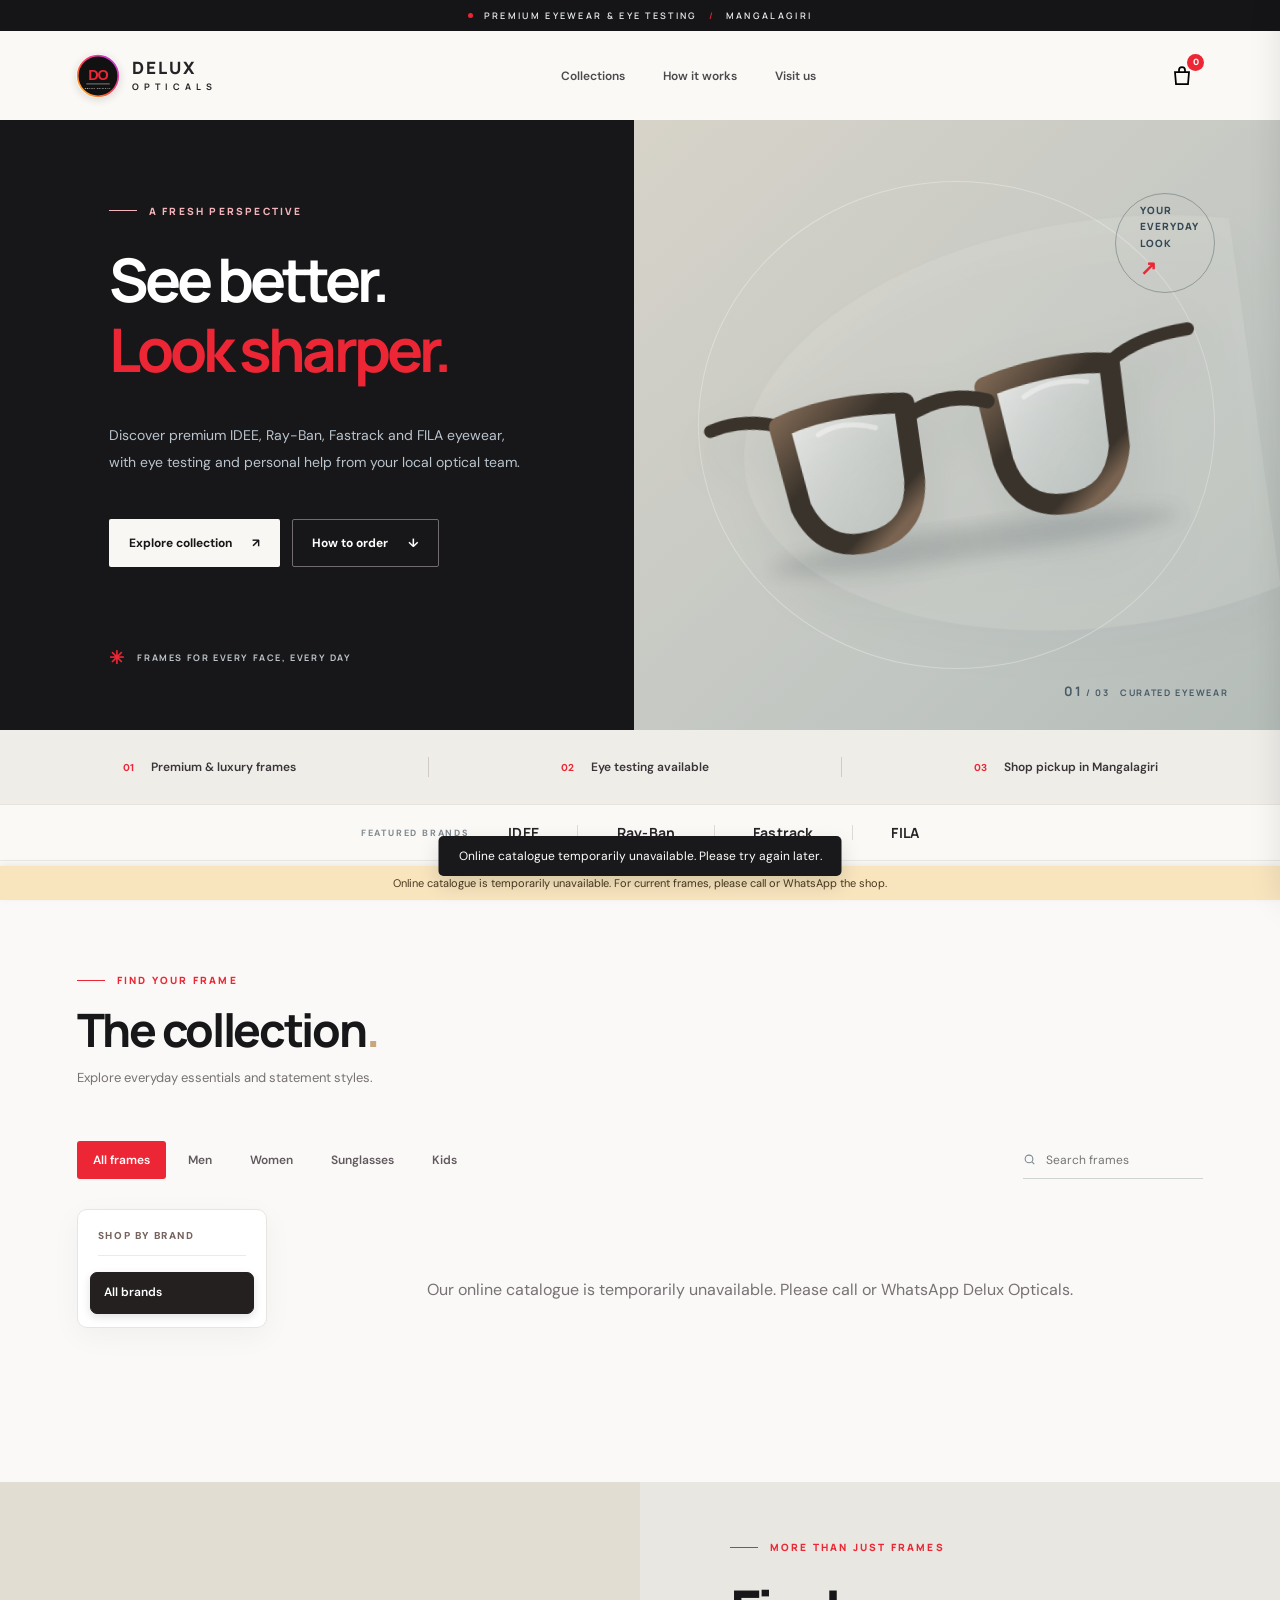
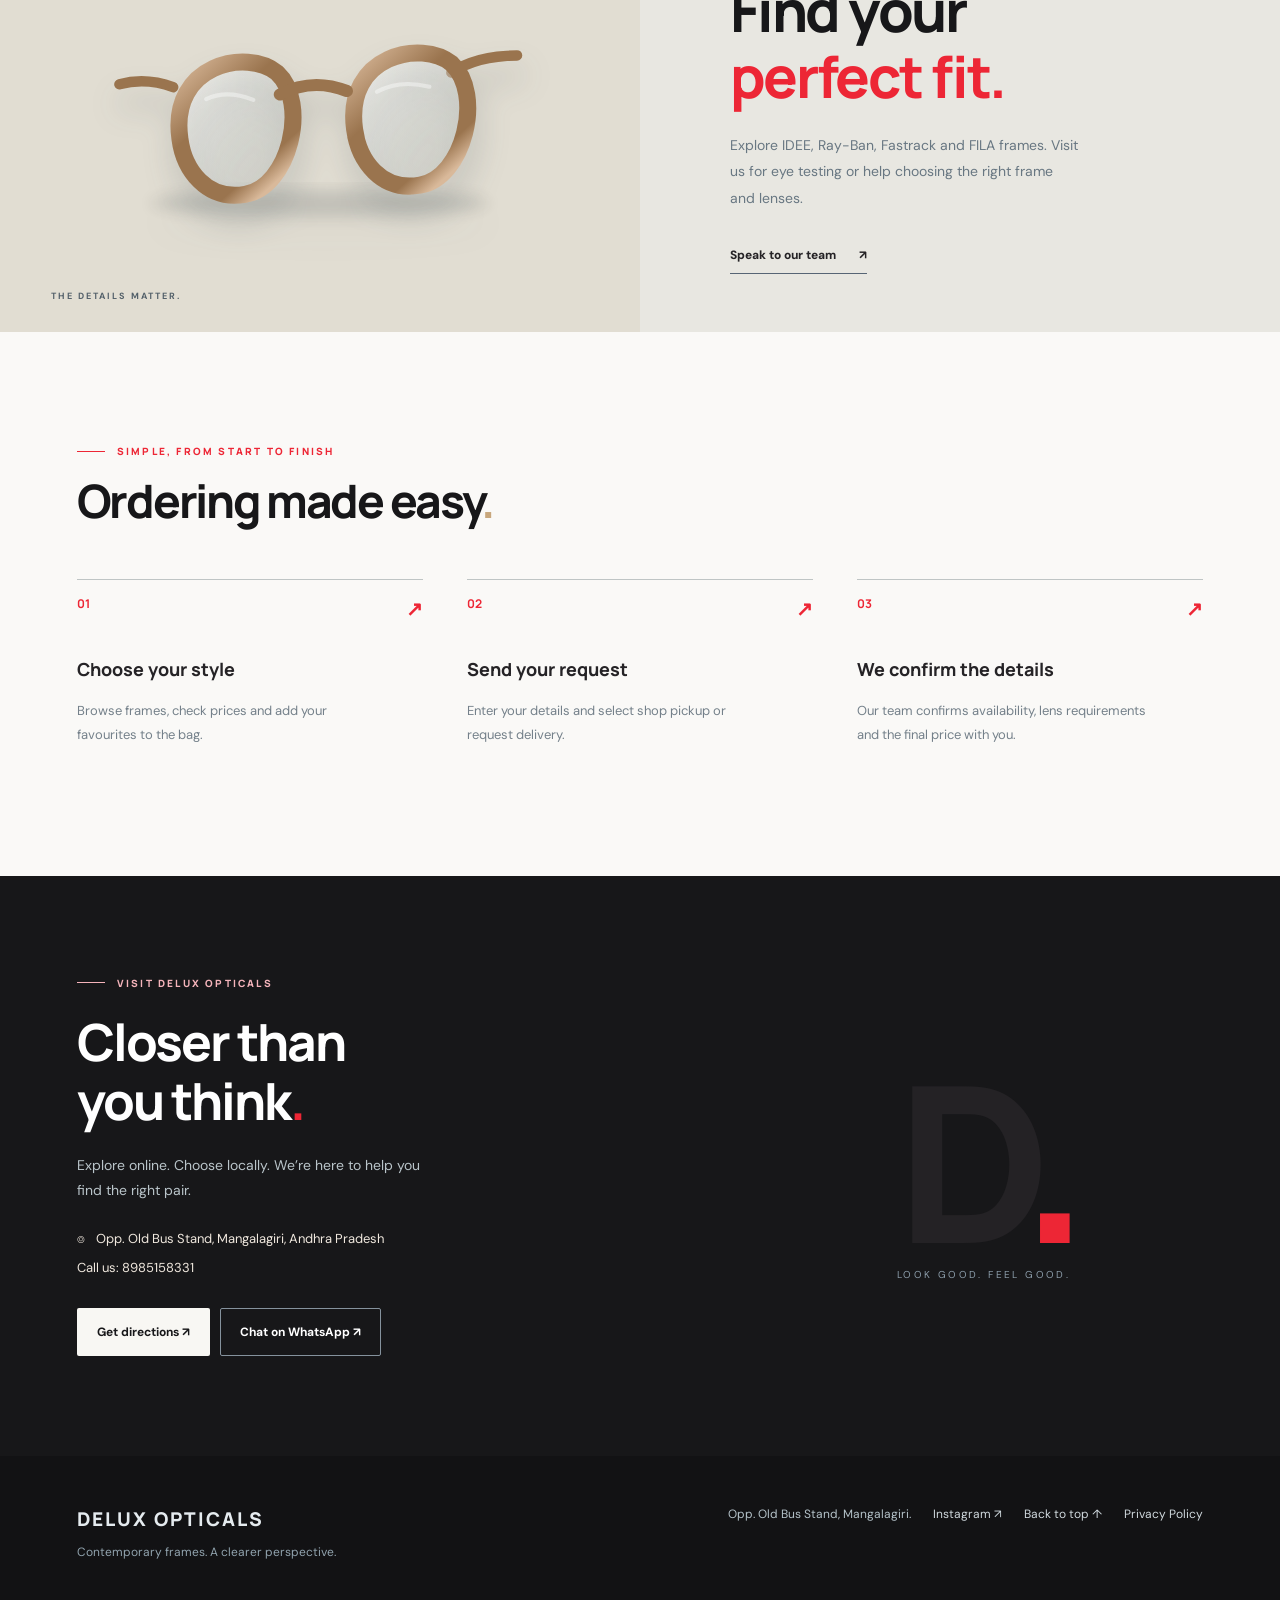
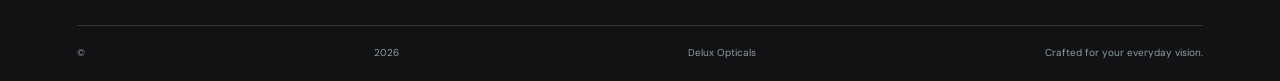
==== commit 91349f3d: "Add files via upload" ====
--- a/index.html
+++ b/index.html
@@ -17,10 +17,10 @@
   <link rel="preconnect" href="https://fonts.googleapis.com" />
   <link rel="preconnect" href="https://fonts.gstatic.com" crossorigin />
   <link href="https://fonts.googleapis.com/css2?family=DM+Sans:wght@400;500;600;700&family=Manrope:wght@400;500;600;700;800&display=swap" rel="stylesheet" />
-  <link rel="stylesheet" href="./styles.css?v=2" />
+  <link rel="stylesheet" href="./styles.css?v=20261024-fix2" />
   <script>window.DELUXE_CONFIG=window.DELUXE_CONFIG||{businessName:'Delux Opticals',whatsappNumber:'918985158331',shopPhone:'8985158331',shopAddress:'Opp. Old Bus Stand, Mangalagiri, Andhra Pradesh',googleMapsUrl:'https://maps.app.goo.gl/SQcJQousegjwvYD16',supabaseUrl:'https://altqmirpnyrihuaiada.supabase.co',supabaseAnonKey:'sb_publishable_QfB34FVfLrLioxzQpnw5Aw_lxrrhRJR'};</script>
   <script src="./config.js"></script>
-  <script src="./app.js" defer></script>
+  <script src="./app.js?v=20261024-fix2" defer></script>
 </head>
 <body>
   <div class="announcement"><span class="ann-dot"></span> PREMIUM EYEWEAR &amp; EYE TESTING <span class="ann-break">/</span> MANGALAGIRI</div>
--- a/styles.css
+++ b/styles.css
@@ -65,3 +65,8 @@
 .product-details h3{letter-spacing:.035em;font-weight:700}
 .product-details .product-category{letter-spacing:.1em;text-transform:uppercase;font-size:10px}
 .model-field-help{display:block;margin-top:5px;font-size:11px;line-height:1.4;color:#777;font-weight:400}
+
+/* Premium brand list and frame details (2026-10-24) */
+.product-frame-details{font-size:12px;line-height:1.55;color:#777;display:-webkit-box;-webkit-line-clamp:2;-webkit-box-orient:vertical;overflow:hidden;margin:5px 0 10px;}
+.brand-filter-label{display:block;letter-spacing:.16em;font-size:10px;font-weight:800;margin-bottom:13px;}
+.brand-filters .brand-filter{transition:background-color .15s ease,color .15s ease;}
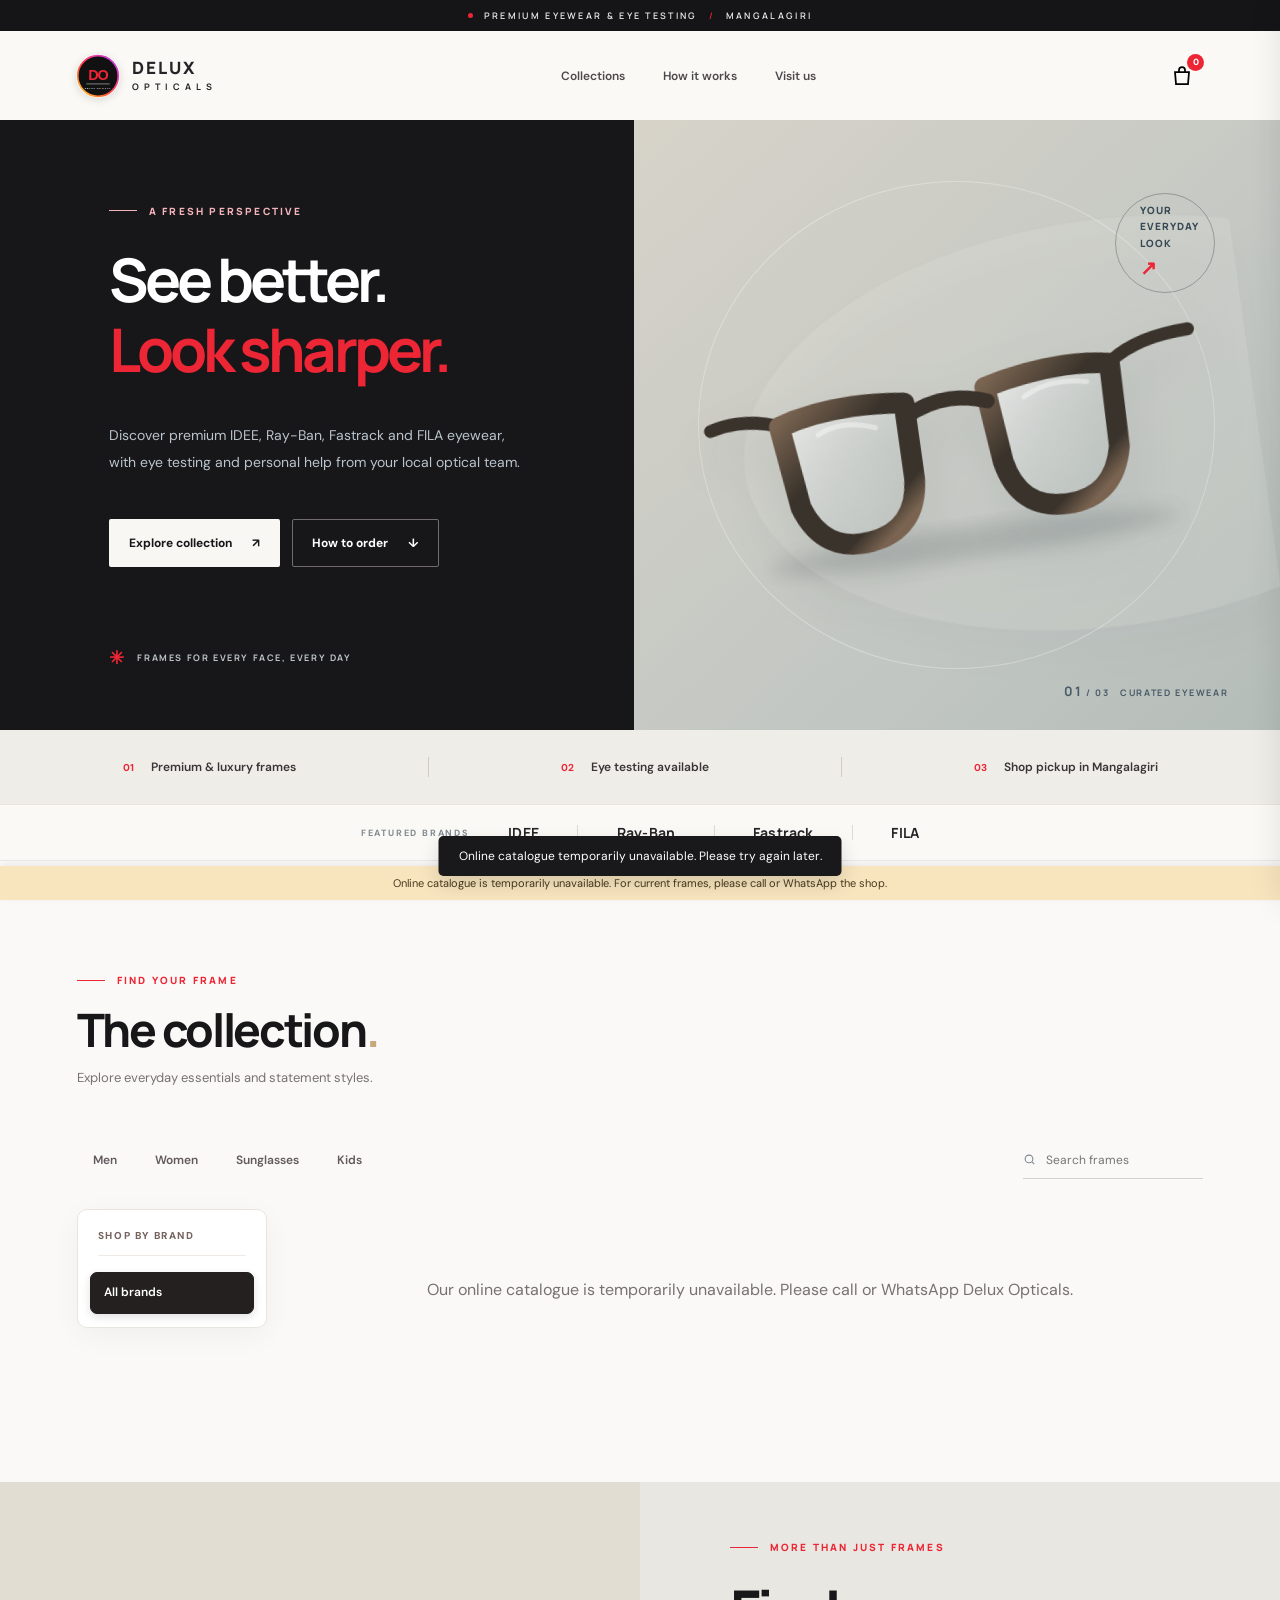
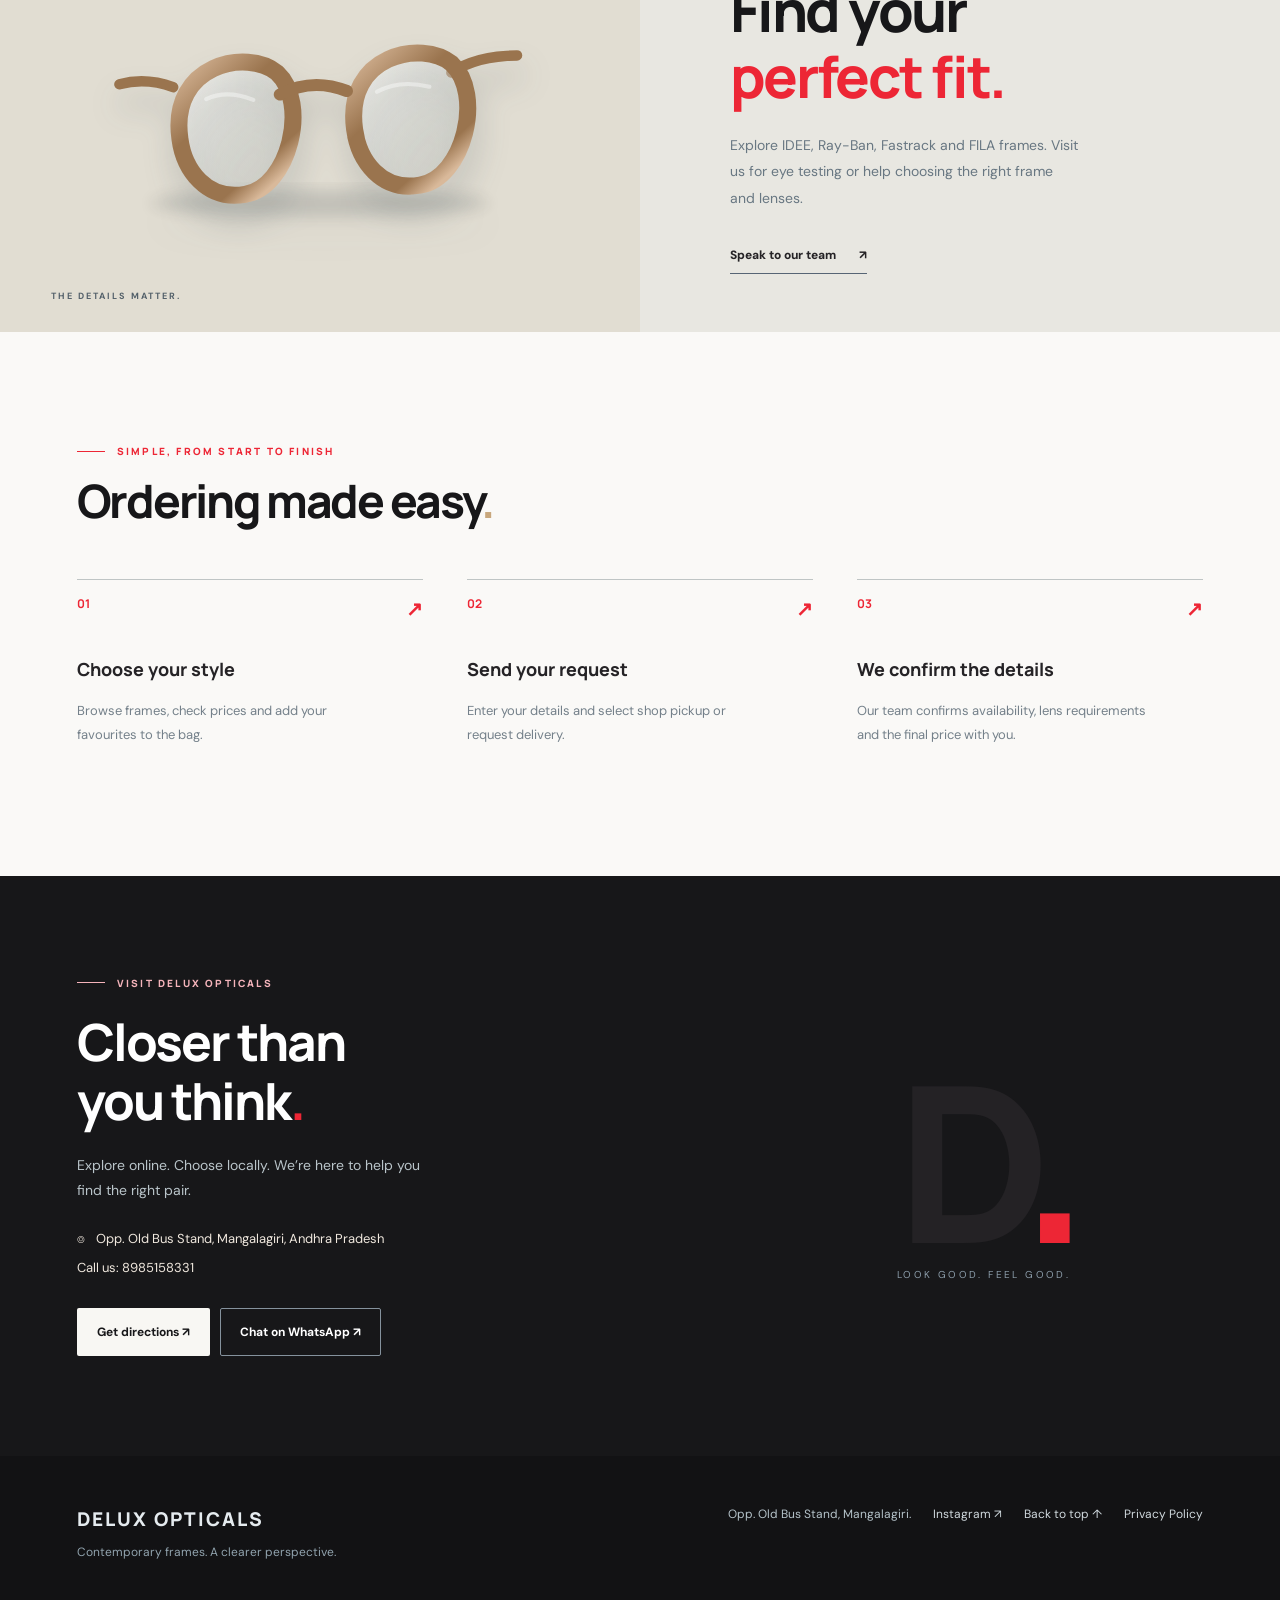
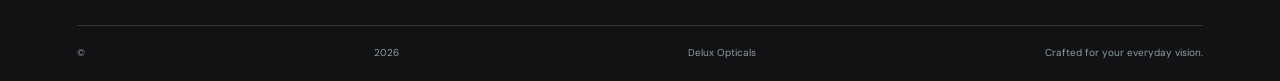
==== commit 4b303586: "Add files via upload" ====
--- a/index.html
+++ b/index.html
@@ -17,10 +17,10 @@
   <link rel="preconnect" href="https://fonts.googleapis.com" />
   <link rel="preconnect" href="https://fonts.gstatic.com" crossorigin />
   <link href="https://fonts.googleapis.com/css2?family=DM+Sans:wght@400;500;600;700&family=Manrope:wght@400;500;600;700;800&display=swap" rel="stylesheet" />
-  <link rel="stylesheet" href="./styles.css?v=20261024-fix2" />
+  <link rel="stylesheet" href="./styles.css?v=20261024-final3" />
   <script>window.DELUXE_CONFIG=window.DELUXE_CONFIG||{businessName:'Delux Opticals',whatsappNumber:'918985158331',shopPhone:'8985158331',shopAddress:'Opp. Old Bus Stand, Mangalagiri, Andhra Pradesh',googleMapsUrl:'https://maps.app.goo.gl/SQcJQousegjwvYD16',supabaseUrl:'https://altqmirpnyrihuaiada.supabase.co',supabaseAnonKey:'sb_publishable_QfB34FVfLrLioxzQpnw5Aw_lxrrhRJR'};</script>
   <script src="./config.js"></script>
-  <script src="./app.js?v=20261024-fix2" defer></script>
+  <script src="./app.js?v=20261024-final3" defer></script>
 </head>
 <body>
   <div class="announcement"><span class="ann-dot"></span> PREMIUM EYEWEAR &amp; EYE TESTING <span class="ann-break">/</span> MANGALAGIRI</div>
@@ -43,7 +43,7 @@
 
     <section class="section collection-section" id="collection">
       <div class="section-heading"><div><div class="eyebrow"><span class="rule"></span> FIND YOUR FRAME</div><h2>The collection<span class="accent-period">.</span></h2><p>Explore everyday essentials and statement styles.</p></div><div class="product-count" id="productCount">Collection preview</div></div>
-      <div class="controls-bar"><div class="filter-bar" id="filters" role="group" aria-label="Filter products"><button class="filter active" data-category="All" type="button">All frames</button><button class="filter" data-category="Men" type="button">Men</button><button class="filter" data-category="Women" type="button">Women</button><button class="filter" data-category="Sunglasses" type="button">Sunglasses</button><button class="filter" data-category="Kids" type="button">Kids</button></div><label class="search-box"><svg viewBox="0 0 24 24" fill="none" stroke="currentColor" stroke-width="2"><circle cx="11" cy="11" r="7"/><path d="m16.5 16.5 4 4"/></svg><input type="search" id="productSearch" placeholder="Search frames" aria-label="Search frames" /></label></div><div class="catalogue-layout"><aside id="brandFilters" class="brand-filters" aria-label="Filter by brand"></aside><div class="catalogue-results">
+      <div class="controls-bar"><div class="filter-bar" id="filters" role="group" aria-label="Filter products"><button class="filter" data-category="Men" type="button">Men</button><button class="filter" data-category="Women" type="button">Women</button><button class="filter" data-category="Sunglasses" type="button">Sunglasses</button><button class="filter" data-category="Kids" type="button">Kids</button></div><label class="search-box"><svg viewBox="0 0 24 24" fill="none" stroke="currentColor" stroke-width="2"><circle cx="11" cy="11" r="7"/><path d="m16.5 16.5 4 4"/></svg><input type="search" id="productSearch" placeholder="Search frames" aria-label="Search frames" /></label></div><div class="catalogue-layout"><aside id="brandFilters" class="brand-filters" aria-label="Filter by brand"></aside><div class="catalogue-results">
       <div class="products-grid" id="productsGrid" aria-live="polite"></div>
       <div id="emptyProducts" class="empty" hidden>No frames found. Try another search.</div></div></div>
       <div id="previewNotice" class="preview-notice" hidden>Our online catalogue is temporarily unavailable. Please call or WhatsApp the shop.</div>
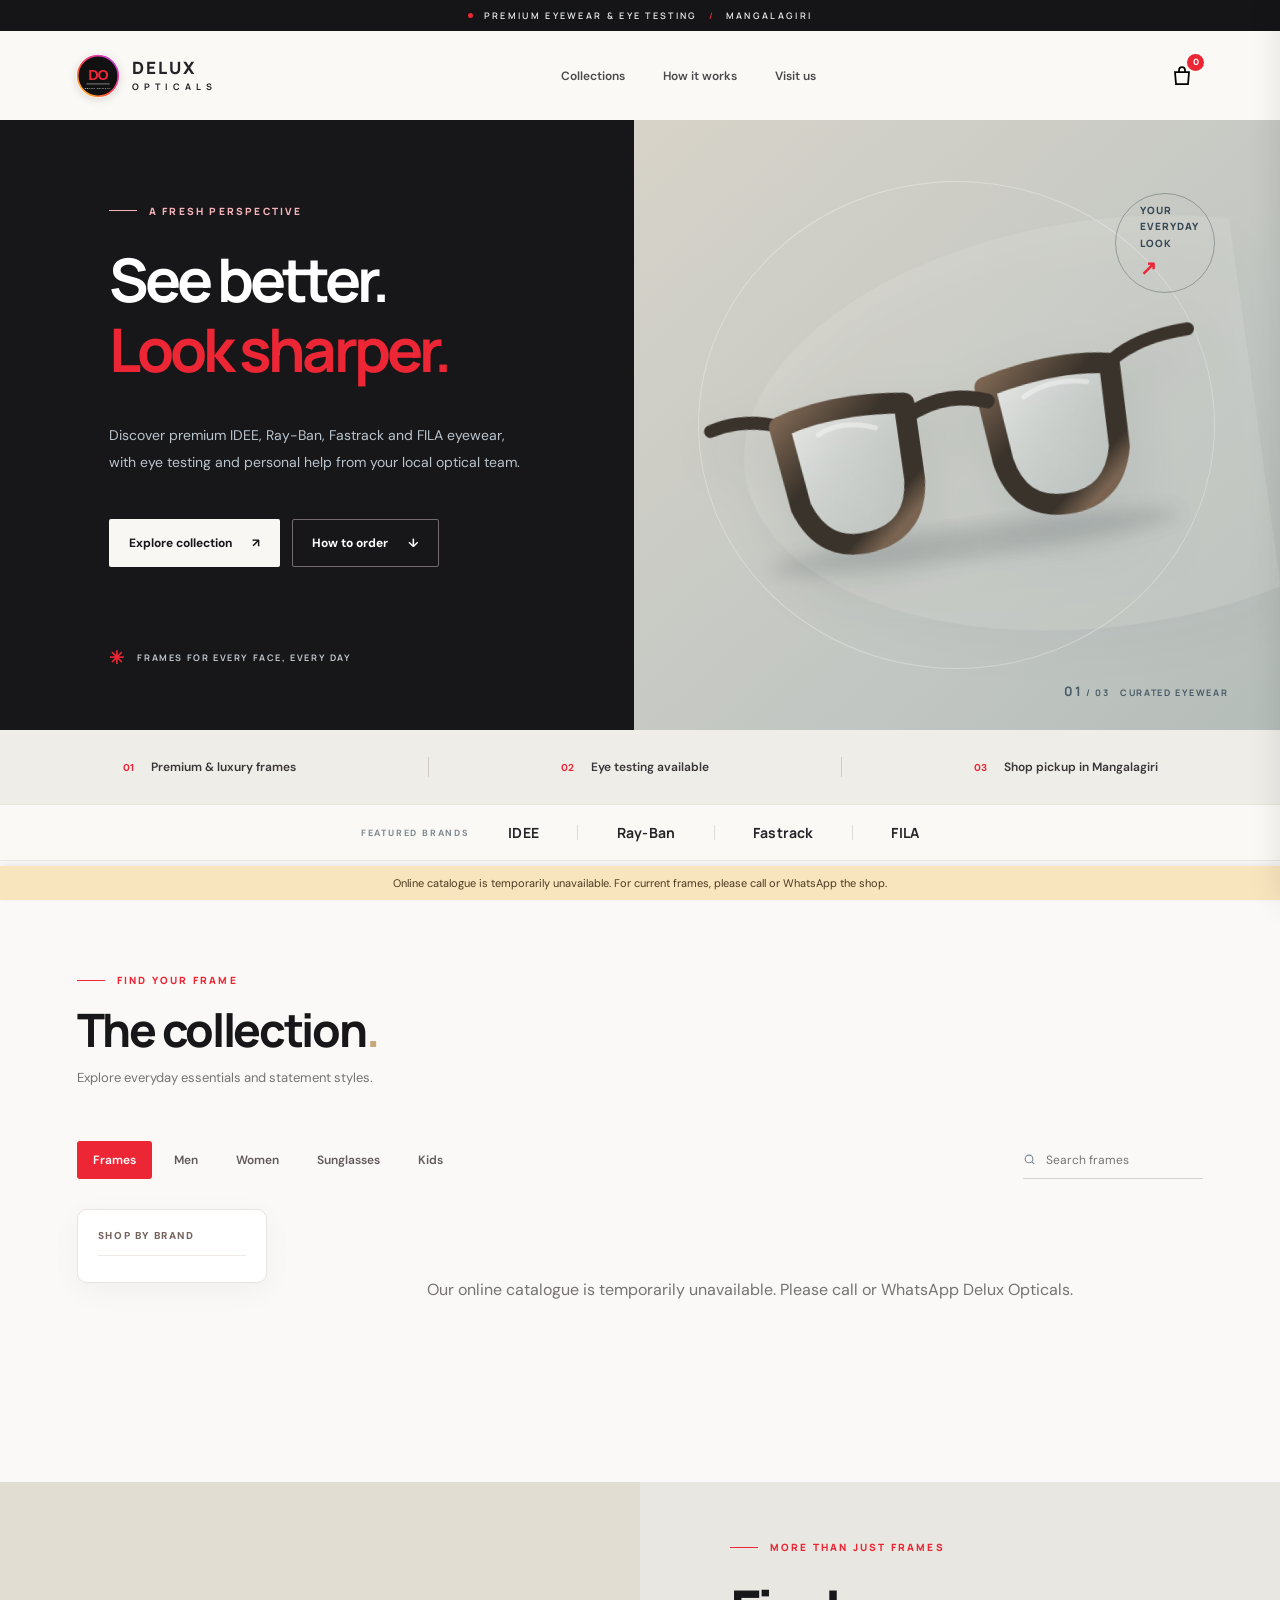
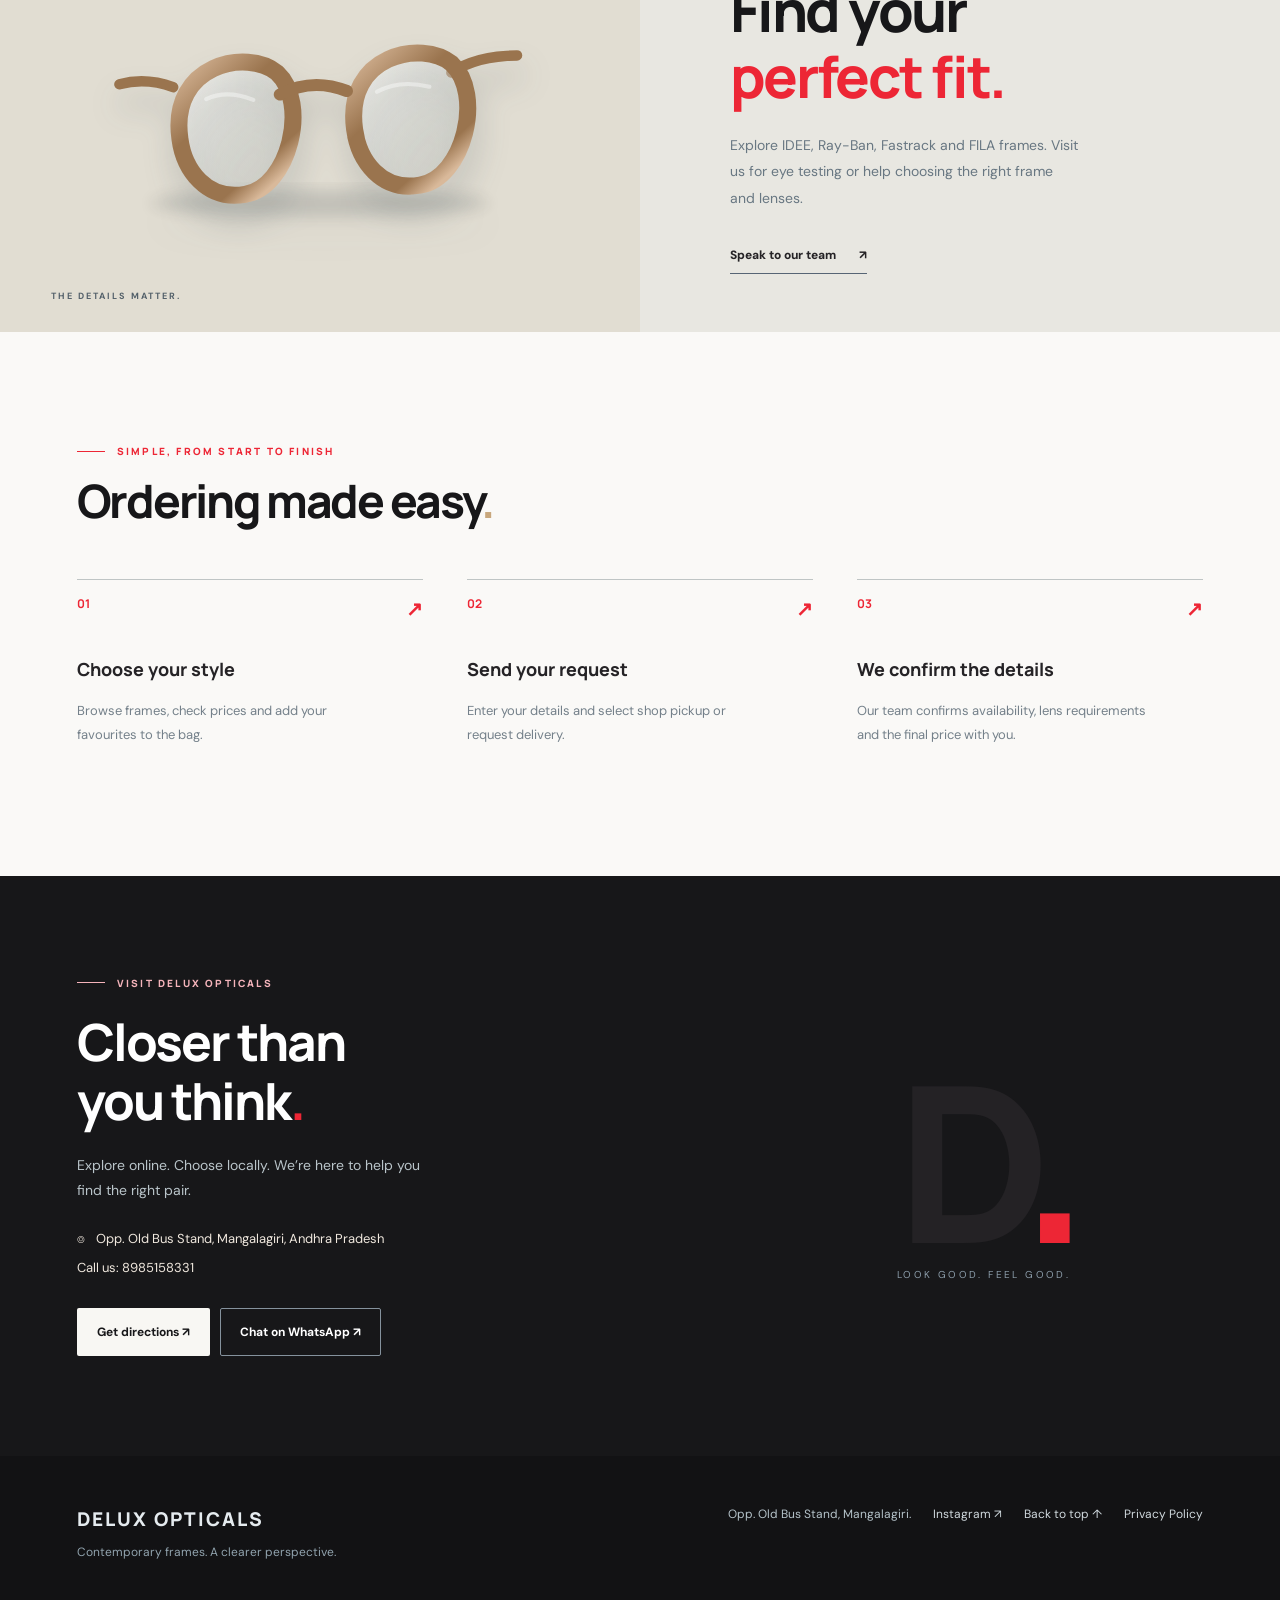
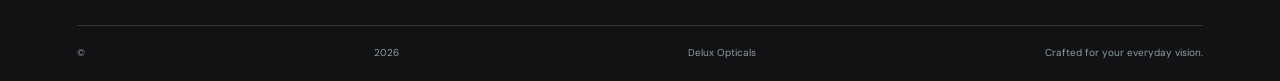
==== commit 3c3bb62d: "Add files via upload" ====
--- a/index.html
+++ b/index.html
@@ -17,10 +17,10 @@
   <link rel="preconnect" href="https://fonts.googleapis.com" />
   <link rel="preconnect" href="https://fonts.gstatic.com" crossorigin />
   <link href="https://fonts.googleapis.com/css2?family=DM+Sans:wght@400;500;600;700&family=Manrope:wght@400;500;600;700;800&display=swap" rel="stylesheet" />
-  <link rel="stylesheet" href="./styles.css?v=20261024-final3" />
+  <link rel="stylesheet" href="./styles.css?v=20261024-final4" />
   <script>window.DELUXE_CONFIG=window.DELUXE_CONFIG||{businessName:'Delux Opticals',whatsappNumber:'918985158331',shopPhone:'8985158331',shopAddress:'Opp. Old Bus Stand, Mangalagiri, Andhra Pradesh',googleMapsUrl:'https://maps.app.goo.gl/SQcJQousegjwvYD16',supabaseUrl:'https://altqmirpnyrihuaiada.supabase.co',supabaseAnonKey:'sb_publishable_QfB34FVfLrLioxzQpnw5Aw_lxrrhRJR'};</script>
   <script src="./config.js"></script>
-  <script src="./app.js?v=20261024-final3" defer></script>
+  <script src="./app.js?v=20261024-final4" defer></script>
 </head>
 <body>
   <div class="announcement"><span class="ann-dot"></span> PREMIUM EYEWEAR &amp; EYE TESTING <span class="ann-break">/</span> MANGALAGIRI</div>
@@ -43,7 +43,7 @@
 
     <section class="section collection-section" id="collection">
       <div class="section-heading"><div><div class="eyebrow"><span class="rule"></span> FIND YOUR FRAME</div><h2>The collection<span class="accent-period">.</span></h2><p>Explore everyday essentials and statement styles.</p></div><div class="product-count" id="productCount">Collection preview</div></div>
-      <div class="controls-bar"><div class="filter-bar" id="filters" role="group" aria-label="Filter products"><button class="filter" data-category="Men" type="button">Men</button><button class="filter" data-category="Women" type="button">Women</button><button class="filter" data-category="Sunglasses" type="button">Sunglasses</button><button class="filter" data-category="Kids" type="button">Kids</button></div><label class="search-box"><svg viewBox="0 0 24 24" fill="none" stroke="currentColor" stroke-width="2"><circle cx="11" cy="11" r="7"/><path d="m16.5 16.5 4 4"/></svg><input type="search" id="productSearch" placeholder="Search frames" aria-label="Search frames" /></label></div><div class="catalogue-layout"><aside id="brandFilters" class="brand-filters" aria-label="Filter by brand"></aside><div class="catalogue-results">
+      <div class="controls-bar"><div class="filter-bar" id="filters" role="group" aria-label="Filter products"><button class="filter active" data-category="All" type="button">Frames</button><button class="filter" data-category="Men" type="button">Men</button><button class="filter" data-category="Women" type="button">Women</button><button class="filter" data-category="Sunglasses" type="button">Sunglasses</button><button class="filter" data-category="Kids" type="button">Kids</button></div><label class="search-box"><svg viewBox="0 0 24 24" fill="none" stroke="currentColor" stroke-width="2"><circle cx="11" cy="11" r="7"/><path d="m16.5 16.5 4 4"/></svg><input type="search" id="productSearch" placeholder="Search frames" aria-label="Search frames" /></label></div><div class="catalogue-layout"><aside id="brandFilters" class="brand-filters" aria-label="Filter by brand"></aside><div class="catalogue-results">
       <div class="products-grid" id="productsGrid" aria-live="polite"></div>
       <div id="emptyProducts" class="empty" hidden>No frames found. Try another search.</div></div></div>
       <div id="previewNotice" class="preview-notice" hidden>Our online catalogue is temporarily unavailable. Please call or WhatsApp the shop.</div>
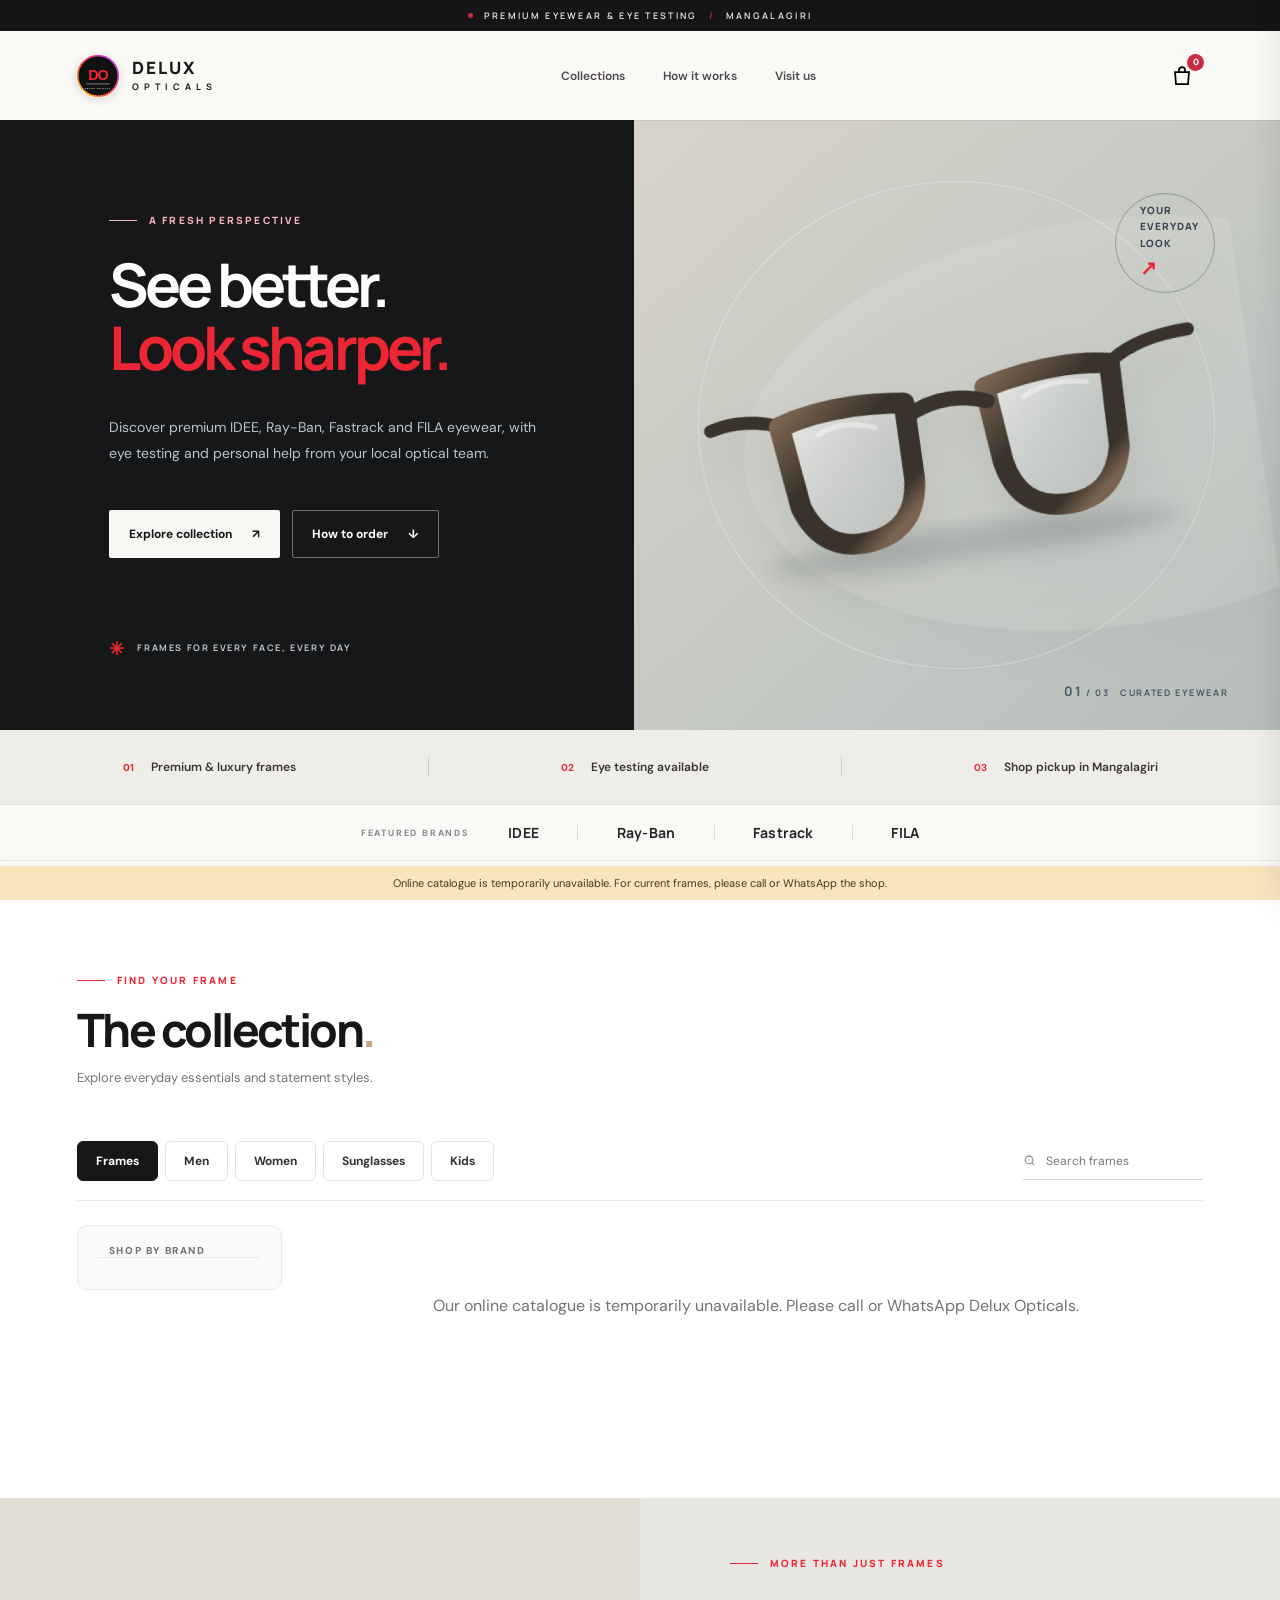
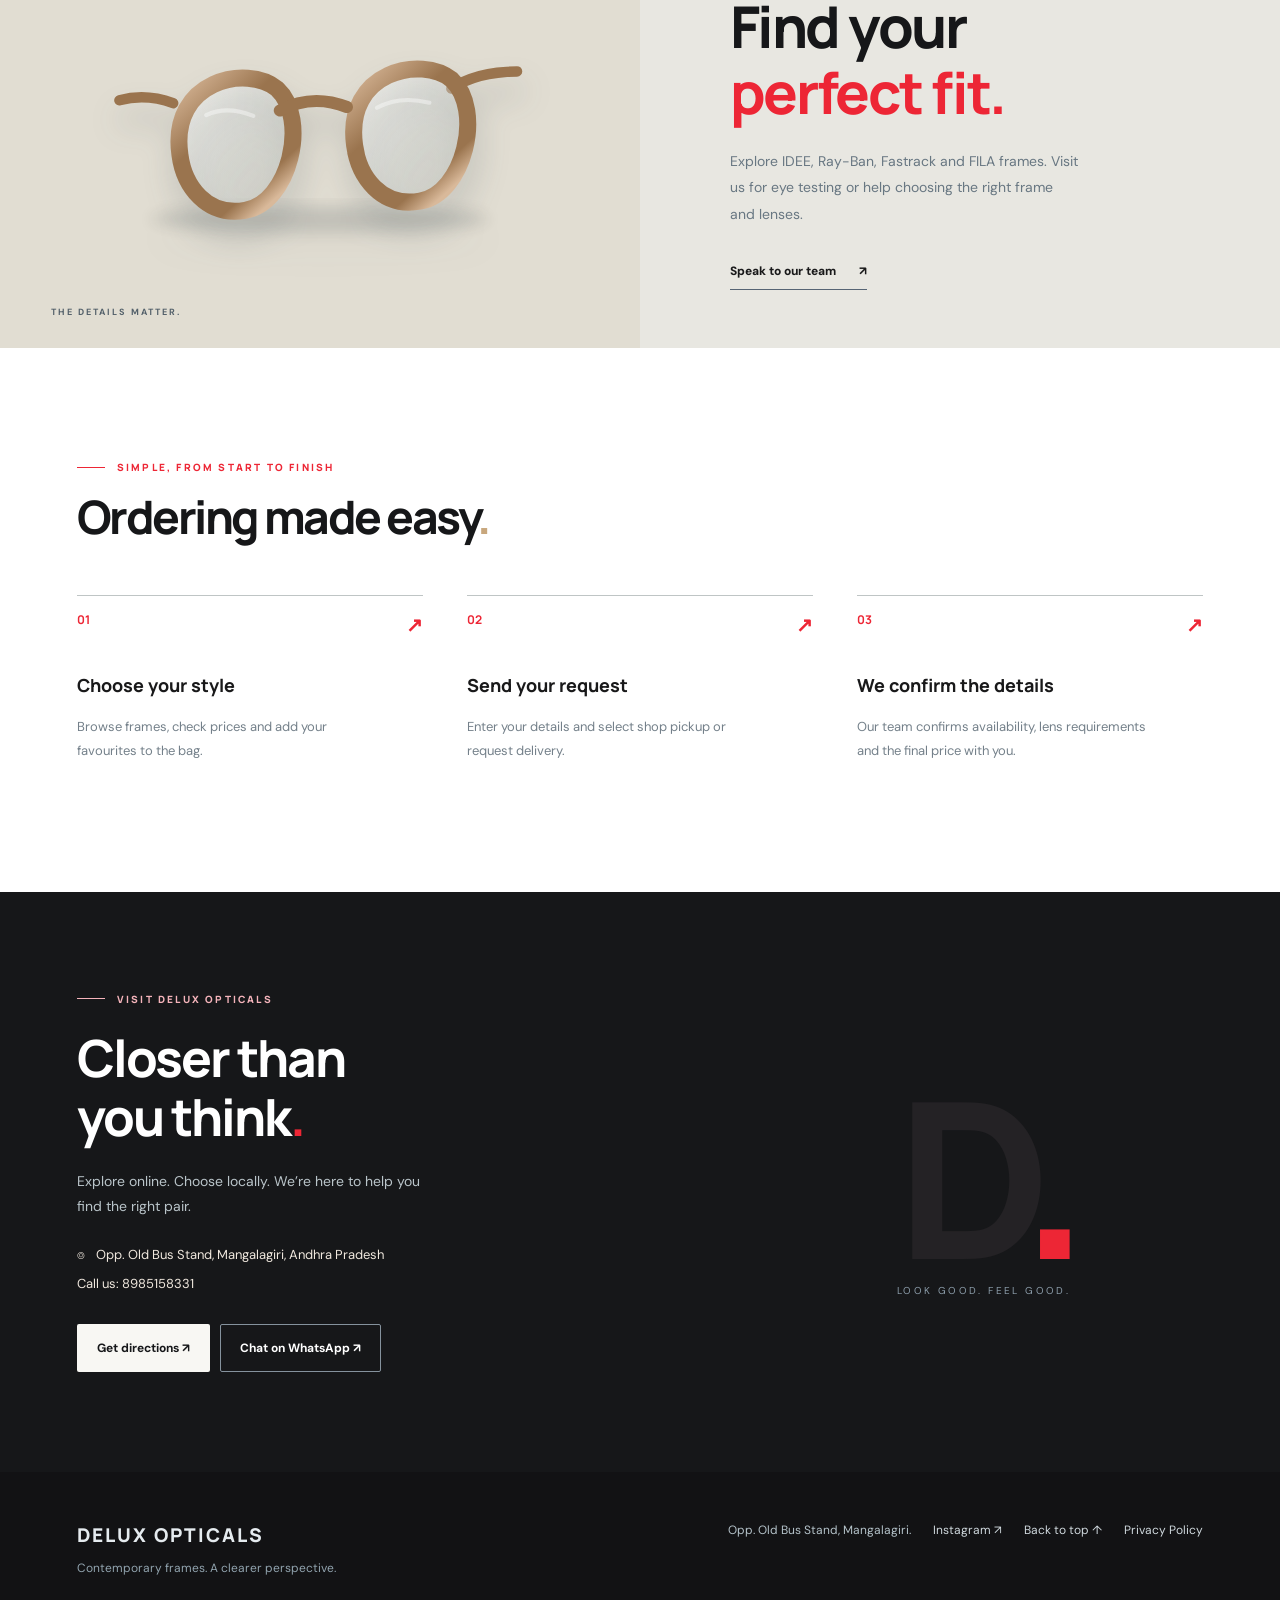
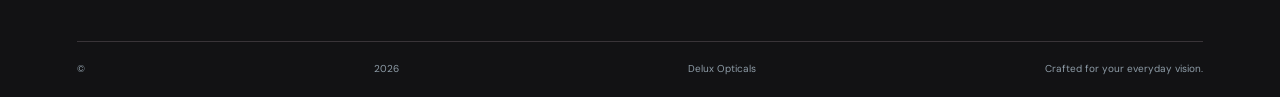
==== commit 1e8e22cb: "Add files via upload" ====
--- a/index.html
+++ b/index.html
@@ -18,6 +18,7 @@
   <link rel="preconnect" href="https://fonts.gstatic.com" crossorigin />
   <link href="https://fonts.googleapis.com/css2?family=DM+Sans:wght@400;500;600;700&family=Manrope:wght@400;500;600;700;800&display=swap" rel="stylesheet" />
   <link rel="stylesheet" href="./styles.css?v=20261024-final4" />
+  <link rel="stylesheet" href="./premium.css?v=20261024-premium1" />
   <script>window.DELUXE_CONFIG=window.DELUXE_CONFIG||{businessName:'Delux Opticals',whatsappNumber:'918985158331',shopPhone:'8985158331',shopAddress:'Opp. Old Bus Stand, Mangalagiri, Andhra Pradesh',googleMapsUrl:'https://maps.app.goo.gl/SQcJQousegjwvYD16',supabaseUrl:'https://altqmirpnyrihuaiada.supabase.co',supabaseAnonKey:'sb_publishable_QfB34FVfLrLioxzQpnw5Aw_lxrrhRJR'};</script>
   <script src="./config.js"></script>
   <script src="./app.js?v=20261024-final4" defer></script>
--- a/premium.css
+++ b/premium.css
@@ -0,0 +1,83 @@
+/* Delux Opticals | premium responsive storefront layer, October 2026 */
+:root{--navy:#161719;--cream:#faf9f7;--ink:#19191a;--gold:#c72d3e}
+html{scroll-behavior:smooth}
+body{background:#fff;color:#19191a;-webkit-font-smoothing:antialiased}
+.site-header{box-shadow:0 1px 0 rgba(18,18,18,.07)}
+.hero-copy h1{letter-spacing:-.065em;line-height:1.04}
+.hero-copy p{max-width:450px;line-height:1.85}
+.hero-art img{filter:drop-shadow(0 24px 22px rgba(0,0,0,.12))}
+.section-heading h2{letter-spacing:-.055em}
+.collection-section{background:#fff}
+.controls-bar{border-bottom:1px solid #ece9e7;padding-bottom:19px;margin-bottom:24px}
+.filter-bar{display:flex;gap:7px;flex-wrap:wrap}
+.filter-bar .filter{border:1px solid #e6e3e1!important;background:#fff!important;color:#333!important;padding:11px 18px!important;border-radius:6px!important;font-weight:700!important;letter-spacing:0!important;transition:.2s}
+.filter-bar .filter.active,.filter-bar .filter:hover{background:#171719!important;color:#fff!important;border-color:#171719!important}
+.catalogue-layout{grid-template-columns:205px minmax(0,1fr)!important;gap:26px!important}
+.brand-filters{background:#fbfaf9!important;border:1px solid #eae7e5!important;border-radius:10px!important;padding:18px 12px!important;box-shadow:none!important}
+.brand-filter-label{padding:0 11px!important;color:#747073!important}
+.brand-filters .brand-filter{border-radius:6px!important;font-weight:600!important;padding:12px 13px!important}
+.brand-filters .brand-filter.active{background:#171719!important}
+.products-grid{align-items:start}
+.product-card{background:#fff!important;border:1px solid #ece9e6!important;border-radius:10px!important;overflow:hidden!important;box-shadow:0 3px 14px rgba(0,0,0,.035)!important;transition:transform .2s ease,box-shadow .2s ease}
+.product-card:hover{transform:translateY(-3px);box-shadow:0 12px 28px rgba(0,0,0,.08)!important}
+.product-media{background:#f5f3f0!important;overflow:hidden!important}
+.product-media img{transition:transform .35s ease}
+.product-card:hover .product-media img{transform:scale(1.035)}
+.product-details{padding:15px!important}
+.product-card .card-add-below{min-height:43px!important;border-radius:6px!important;font-size:12px!important;letter-spacing:.015em!important;margin-top:14px!important}
+#productSearch{border-radius:7px!important}
+@media(max-width:760px){
+ body{overflow-x:hidden}
+ .announcement{font-size:9px!important;letter-spacing:.09em!important;padding:8px 12px!important}
+ .site-header{padding:12px 18px!important;min-height:68px!important;gap:8px!important}
+ .site-header .brand{min-width:0!important}
+ .site-header .brand img{max-width:43px!important}
+ .site-header .brand-name{font-size:13px!important}
+ .site-header nav{gap:12px!important}
+ .site-header nav a{font-size:11px!important}
+ .hero{display:flex!important;flex-direction:column!important;min-height:0!important}
+ .hero-copy{padding:49px 23px 42px!important;width:100%!important;min-height:0!important}
+ .hero-copy .eyebrow{font-size:10px!important;letter-spacing:.15em!important}
+ .hero-copy h1{font-size:clamp(43px,10.2vw,68px)!important;line-height:1.05!important;margin:20px 0!important}
+ .hero-copy p{font-size:14px!important;line-height:1.8!important;max-width:480px!important}
+ .hero-buttons{display:flex!important;gap:10px!important;flex-wrap:wrap!important;margin-top:25px!important}
+ .hero-buttons .button{min-height:45px!important;padding:12px 16px!important;font-size:12px!important}
+ .hero-note{margin-top:30px!important;font-size:9px!important}
+ .hero-art{width:100%!important;min-height:290px!important;height:clamp(290px,70vw,440px)!important}
+ .hero-art img{max-width:86%!important;max-height:85%!important}
+ .hero-circle-label{transform:scale(.8);transform-origin:top right}
+ .benefits-strip{padding:16px 18px!important;gap:10px!important;flex-wrap:wrap!important;justify-content:center!important}
+ .benefits-strip span{font-size:10px!important}
+ .brand-strip{padding:14px 10px!important;gap:12px!important;flex-wrap:wrap!important;justify-content:center!important}
+ .brand-strip strong{font-size:12px!important}
+ .collection-section{padding:54px 17px 62px!important}
+ .section-heading{display:block!important;margin-bottom:22px!important}
+ .section-heading h2{font-size:clamp(32px,8vw,45px)!important;line-height:1.1!important}
+ .section-heading p{font-size:13px!important;line-height:1.6!important}
+ .product-count{margin-top:9px!important;font-size:11px!important}
+ .controls-bar{display:flex!important;flex-direction:column!important;align-items:stretch!important;gap:16px!important;margin-bottom:18px!important}
+ .filter-bar{display:flex!important;flex-wrap:nowrap!important;overflow-x:auto!important;scrollbar-width:none!important;padding:0 0 5px!important;gap:7px!important}
+ .filter-bar::-webkit-scrollbar{display:none}
+ .filter-bar .filter{white-space:nowrap!important;flex:0 0 auto!important;font-size:12px!important;padding:10px 14px!important}
+ .controls-bar .search-box{width:100%!important;max-width:none!important}
+ #productSearch{width:100%!important;min-height:44px!important;font-size:13px!important}
+ .catalogue-layout{display:block!important}
+ .brand-filters{display:flex!important;flex-direction:row!important;align-items:center!important;flex-wrap:nowrap!important;overflow-x:auto!important;gap:7px!important;margin:0 0 18px!important;padding:11px!important;border-radius:8px!important;scrollbar-width:none!important}
+ .brand-filters::-webkit-scrollbar{display:none}
+ .brand-filter-label{white-space:nowrap!important;flex:0 0 auto!important;font-size:9px!important;margin:0 6px 0 0!important;padding:0!important}
+ .brand-filters .brand-filter{white-space:nowrap!important;flex:0 0 auto!important;padding:9px 12px!important;font-size:11px!important;border:1px solid #e7e4e2!important;background:#fff!important}
+ .brand-filters .brand-filter.active{background:#171719!important;color:#fff!important;border-color:#171719!important}
+ .products-grid{display:grid!important;grid-template-columns:repeat(2,minmax(0,1fr))!important;gap:12px!important}
+ .product-card{min-width:0!important}
+ .product-details{padding:11px!important}
+ .product-card .card-add-below{font-size:11px!important;min-height:39px!important;padding:9px 5px!important}
+ .product-media{aspect-ratio:1 / 1!important}
+ .product-media img{width:100%!important;height:100%!important;object-fit:contain!important}
+}
+@media(max-width:400px){
+ .site-header nav a:not(:first-child){display:none!important}
+ .products-grid{gap:9px!important}
+ .product-details{padding:9px!important}
+ .hero-copy{padding:42px 20px 36px!important}
+ .collection-section{padding-left:13px!important;padding-right:13px!important}
+}
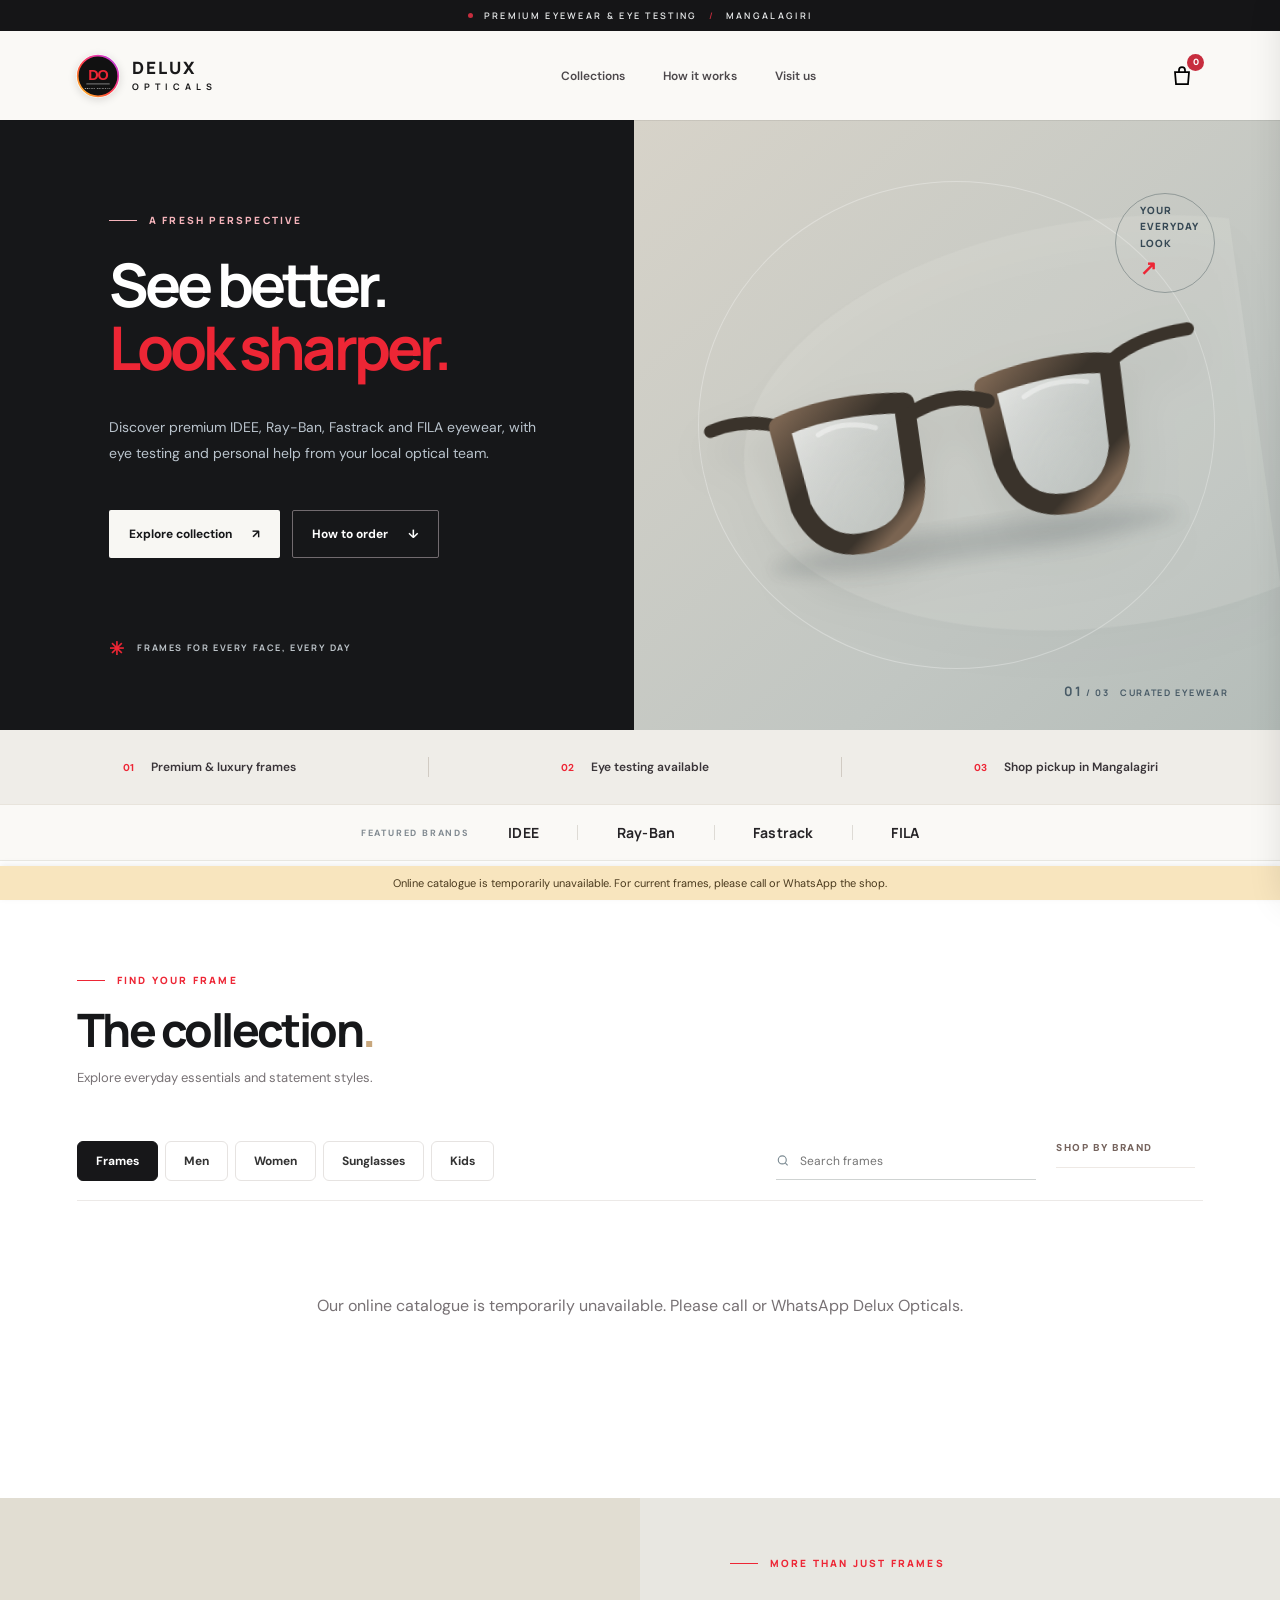
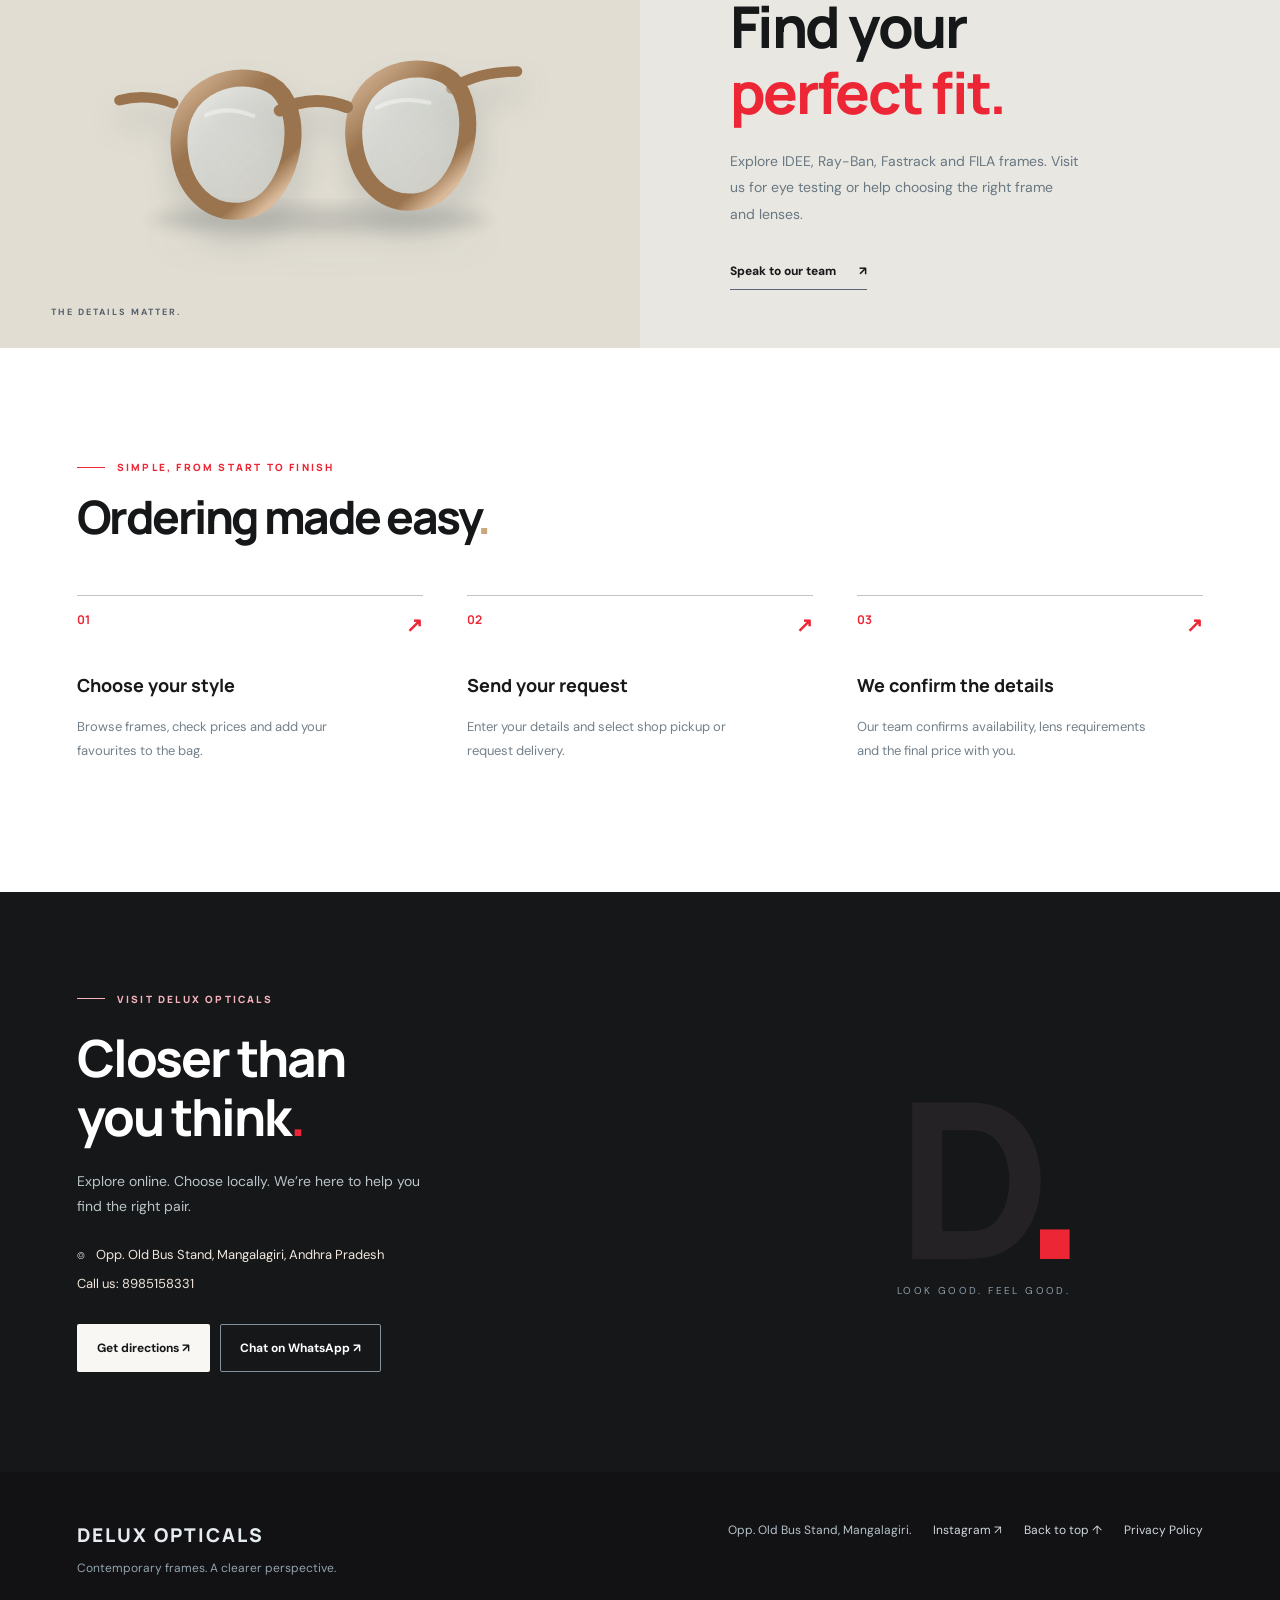
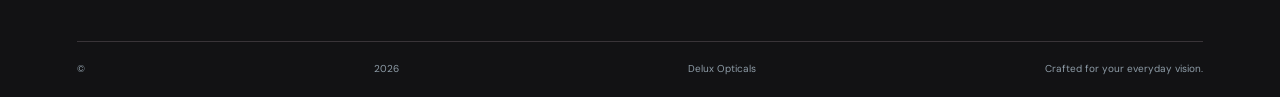
==== commit 04429913: "Add files via upload" ====
--- a/index.html
+++ b/index.html
@@ -18,10 +18,10 @@
   <link rel="preconnect" href="https://fonts.gstatic.com" crossorigin />
   <link href="https://fonts.googleapis.com/css2?family=DM+Sans:wght@400;500;600;700&family=Manrope:wght@400;500;600;700;800&display=swap" rel="stylesheet" />
   <link rel="stylesheet" href="./styles.css?v=20261024-final4" />
-  <link rel="stylesheet" href="./premium.css?v=20261024-premium1" />
+  <link rel="stylesheet" href="./premium.css?v=20261024-brand-filter2" />
   <script>window.DELUXE_CONFIG=window.DELUXE_CONFIG||{businessName:'Delux Opticals',whatsappNumber:'918985158331',shopPhone:'8985158331',shopAddress:'Opp. Old Bus Stand, Mangalagiri, Andhra Pradesh',googleMapsUrl:'https://maps.app.goo.gl/SQcJQousegjwvYD16',supabaseUrl:'https://altqmirpnyrihuaiada.supabase.co',supabaseAnonKey:'sb_publishable_QfB34FVfLrLioxzQpnw5Aw_lxrrhRJR'};</script>
   <script src="./config.js"></script>
-  <script src="./app.js?v=20261024-final4" defer></script>
+  <script src="./app.js?v=20261024-brand-filter2" defer></script>
 </head>
 <body>
   <div class="announcement"><span class="ann-dot"></span> PREMIUM EYEWEAR &amp; EYE TESTING <span class="ann-break">/</span> MANGALAGIRI</div>
@@ -44,7 +44,7 @@
 
     <section class="section collection-section" id="collection">
       <div class="section-heading"><div><div class="eyebrow"><span class="rule"></span> FIND YOUR FRAME</div><h2>The collection<span class="accent-period">.</span></h2><p>Explore everyday essentials and statement styles.</p></div><div class="product-count" id="productCount">Collection preview</div></div>
-      <div class="controls-bar"><div class="filter-bar" id="filters" role="group" aria-label="Filter products"><button class="filter active" data-category="All" type="button">Frames</button><button class="filter" data-category="Men" type="button">Men</button><button class="filter" data-category="Women" type="button">Women</button><button class="filter" data-category="Sunglasses" type="button">Sunglasses</button><button class="filter" data-category="Kids" type="button">Kids</button></div><label class="search-box"><svg viewBox="0 0 24 24" fill="none" stroke="currentColor" stroke-width="2"><circle cx="11" cy="11" r="7"/><path d="m16.5 16.5 4 4"/></svg><input type="search" id="productSearch" placeholder="Search frames" aria-label="Search frames" /></label></div><div class="catalogue-layout"><aside id="brandFilters" class="brand-filters" aria-label="Filter by brand"></aside><div class="catalogue-results">
+      <div class="controls-bar"><div class="filter-bar" id="filters" role="group" aria-label="Filter products"><button class="filter active" data-category="All" type="button">Frames</button><button class="filter" data-category="Men" type="button">Men</button><button class="filter" data-category="Women" type="button">Women</button><button class="filter" data-category="Sunglasses" type="button">Sunglasses</button><button class="filter" data-category="Kids" type="button">Kids</button></div><div class="search-filter-row"><label class="search-box"><svg viewBox="0 0 24 24" fill="none" stroke="currentColor" stroke-width="2"><circle cx="11" cy="11" r="7"/><path d="m16.5 16.5 4 4"/></svg><input type="search" id="productSearch" placeholder="Search frames" aria-label="Search frames" /></label><aside id="brandFilters" class="brand-filters" aria-label="Filter by brand"></aside></div></div><div class="catalogue-layout"><div class="catalogue-results">
       <div class="products-grid" id="productsGrid" aria-live="polite"></div>
       <div id="emptyProducts" class="empty" hidden>No frames found. Try another search.</div></div></div>
       <div id="previewNotice" class="preview-notice" hidden>Our online catalogue is temporarily unavailable. Please call or WhatsApp the shop.</div>
--- a/premium.css
+++ b/premium.css
@@ -12,11 +12,6 @@
 .filter-bar{display:flex;gap:7px;flex-wrap:wrap}
 .filter-bar .filter{border:1px solid #e6e3e1!important;background:#fff!important;color:#333!important;padding:11px 18px!important;border-radius:6px!important;font-weight:700!important;letter-spacing:0!important;transition:.2s}
 .filter-bar .filter.active,.filter-bar .filter:hover{background:#171719!important;color:#fff!important;border-color:#171719!important}
-.catalogue-layout{grid-template-columns:205px minmax(0,1fr)!important;gap:26px!important}
-.brand-filters{background:#fbfaf9!important;border:1px solid #eae7e5!important;border-radius:10px!important;padding:18px 12px!important;box-shadow:none!important}
-.brand-filter-label{padding:0 11px!important;color:#747073!important}
-.brand-filters .brand-filter{border-radius:6px!important;font-weight:600!important;padding:12px 13px!important}
-.brand-filters .brand-filter.active{background:#171719!important}
 .products-grid{align-items:start}
 .product-card{background:#fff!important;border:1px solid #ece9e6!important;border-radius:10px!important;overflow:hidden!important;box-shadow:0 3px 14px rgba(0,0,0,.035)!important;transition:transform .2s ease,box-shadow .2s ease}
 .product-card:hover{transform:translateY(-3px);box-shadow:0 12px 28px rgba(0,0,0,.08)!important}
@@ -61,12 +56,6 @@
  .filter-bar .filter{white-space:nowrap!important;flex:0 0 auto!important;font-size:12px!important;padding:10px 14px!important}
  .controls-bar .search-box{width:100%!important;max-width:none!important}
  #productSearch{width:100%!important;min-height:44px!important;font-size:13px!important}
- .catalogue-layout{display:block!important}
- .brand-filters{display:flex!important;flex-direction:row!important;align-items:center!important;flex-wrap:nowrap!important;overflow-x:auto!important;gap:7px!important;margin:0 0 18px!important;padding:11px!important;border-radius:8px!important;scrollbar-width:none!important}
- .brand-filters::-webkit-scrollbar{display:none}
- .brand-filter-label{white-space:nowrap!important;flex:0 0 auto!important;font-size:9px!important;margin:0 6px 0 0!important;padding:0!important}
- .brand-filters .brand-filter{white-space:nowrap!important;flex:0 0 auto!important;padding:9px 12px!important;font-size:11px!important;border:1px solid #e7e4e2!important;background:#fff!important}
- .brand-filters .brand-filter.active{background:#171719!important;color:#fff!important;border-color:#171719!important}
  .products-grid{display:grid!important;grid-template-columns:repeat(2,minmax(0,1fr))!important;gap:12px!important}
  .product-card{min-width:0!important}
  .product-details{padding:11px!important}
@@ -81,3 +70,42 @@
  .hero-copy{padding:42px 20px 36px!important}
  .collection-section{padding-left:13px!important;padding-right:13px!important}
 }
+
+/* Compact brand selector: replaces the always-visible Shop by Brand row/sidebar. */
+.controls-bar{flex-wrap:wrap;gap:16px!important;overflow:visible}
+.search-filter-row{display:flex;align-items:center;gap:12px;justify-content:flex-end;flex:1 1 325px;min-width:0}
+.search-filter-row .search-box{flex:1 1 165px;max-width:260px;min-width:95px}
+.catalogue-layout{display:block!important;grid-template-columns:minmax(0,1fr)!important;overflow:visible}
+.brand-filters{position:relative!important;top:auto!important;display:block!important;flex:none!important;width:auto!important;min-width:155px;margin:0!important;padding:0!important;overflow:visible!important;background:none!important;border:0!important;border-radius:0!important;box-shadow:none!important;z-index:25}
+.brand-select{position:relative;width:100%}
+.brand-select-toggle{display:flex;align-items:center;justify-content:center;gap:9px;min-height:44px;padding:0 13px;border:1px solid #e2dedb;border-radius:7px;background:#fff;color:#282628;font:700 12px/1.2 'DM Sans',sans-serif;cursor:pointer;list-style:none;white-space:nowrap;user-select:none}
+.brand-select-toggle::-webkit-details-marker{display:none}
+.brand-select-toggle::marker{content:''}
+.brand-select-icon{width:18px;height:18px;flex:0 0 18px;color:#555}
+.brand-select-chevron{width:15px;height:15px;flex:0 0 15px;transition:transform .18s ease}
+.brand-select[open] .brand-select-chevron{transform:rotate(180deg)}
+.brand-select.has-selection .brand-select-toggle{border-color:#252326;color:#252326;box-shadow:inset 0 0 0 1px #252326}
+.brand-select-toggle:focus-visible,.brand-choice:focus-visible{outline:2px solid #d13648;outline-offset:3px}
+.brand-select-menu{position:absolute;right:0;top:calc(100% + 8px);z-index:80;min-width:220px;max-height:300px;overflow-y:auto;padding:9px;background:#fff;border:1px solid #ece7e4;border-radius:10px;box-shadow:0 16px 45px rgba(20,16,15,.15)}
+.brand-select-title{padding:11px 11px 10px;font-size:9px;font-weight:800;letter-spacing:1.65px;color:#8f7779;border-bottom:1px solid #f0eeeb;margin:0 0 5px}
+.brand-select-menu .brand-choice{display:flex;justify-content:space-between;align-items:center;gap:10px;width:100%;border:0;border-radius:6px;background:transparent;color:#302d2e;padding:12px 11px;font:600 12px/1.3 'DM Sans',sans-serif;text-align:left;white-space:normal;cursor:pointer}
+.brand-select-menu .brand-choice:hover,.brand-select-menu .brand-choice.active{background:#f6f3f1;color:#ad2336}
+.brand-select-menu .brand-choice span{font-size:15px;color:#b9263e}
+.brand-select-empty{padding:8px 11px;color:#817b7a;font-size:11px;margin:0}
+@media(max-width:760px){
+ .controls-bar{gap:13px!important;margin-bottom:20px!important;padding-bottom:15px!important}
+ .filter-bar{width:100%!important;max-width:100%!important;margin:0!important;padding:0 0 5px!important;box-sizing:border-box!important}
+ .search-filter-row{flex:0 0 auto;width:100%;gap:10px;justify-content:space-between}
+ .search-filter-row .search-box{min-width:0!important;max-width:none!important;flex:1 1 auto;width:auto!important}
+ .brand-filters{min-width:128px!important;max-width:47%;flex:0 0 auto!important}
+ .brand-select-toggle{min-height:44px;padding:0 10px;gap:6px;font-size:12px}
+ .brand-select-value{max-width:103px;overflow:hidden;text-overflow:ellipsis}
+ .brand-select-menu{min-width:min(235px,calc(100vw - 35px));max-height:min(350px,60vh)}
+ .catalogue-results{width:100%;min-width:0}
+ .catalogue-results .products-grid{grid-template-columns:repeat(2,minmax(0,1fr))!important;gap:12px!important}
+}
+@media(max-width:375px){
+ .brand-filters{min-width:117px!important}
+ .brand-select-toggle{font-size:11px;padding:0 8px}
+ .brand-select-icon{width:15px;height:15px;flex-basis:15px}
+}
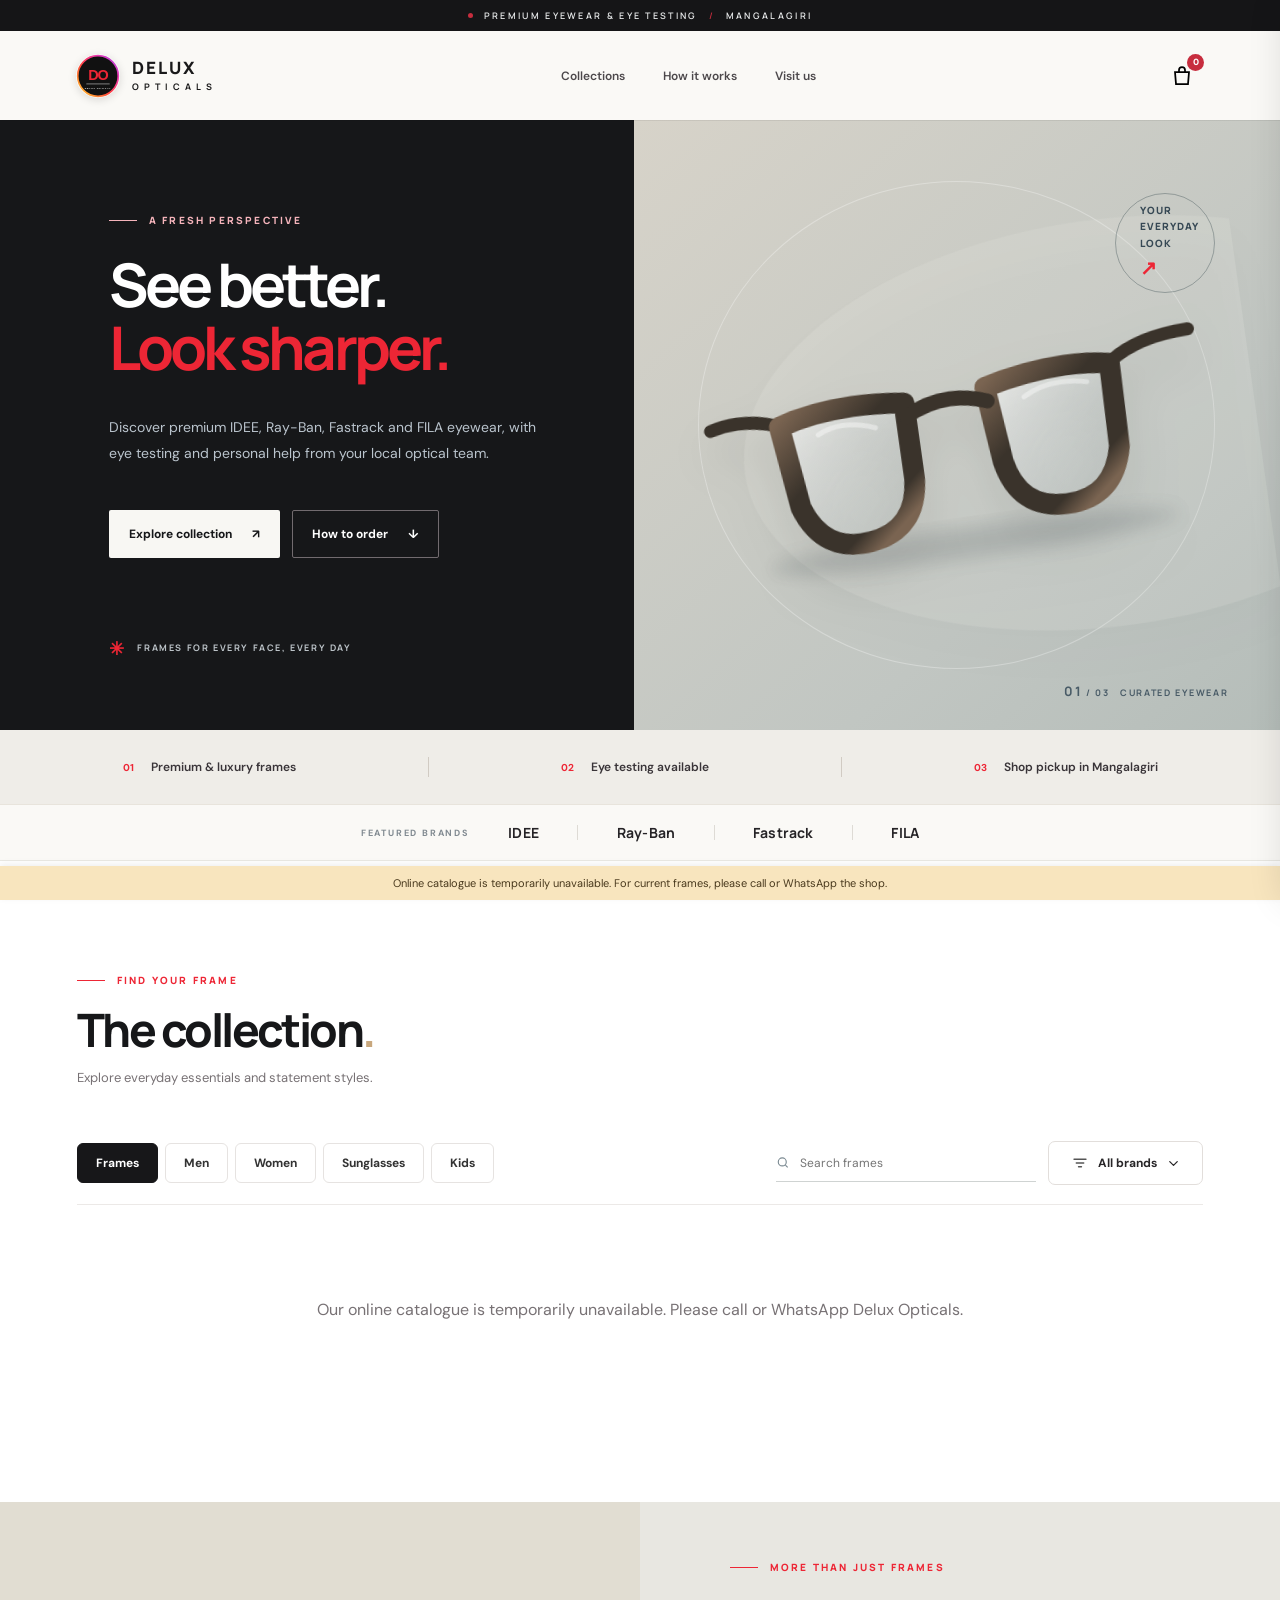
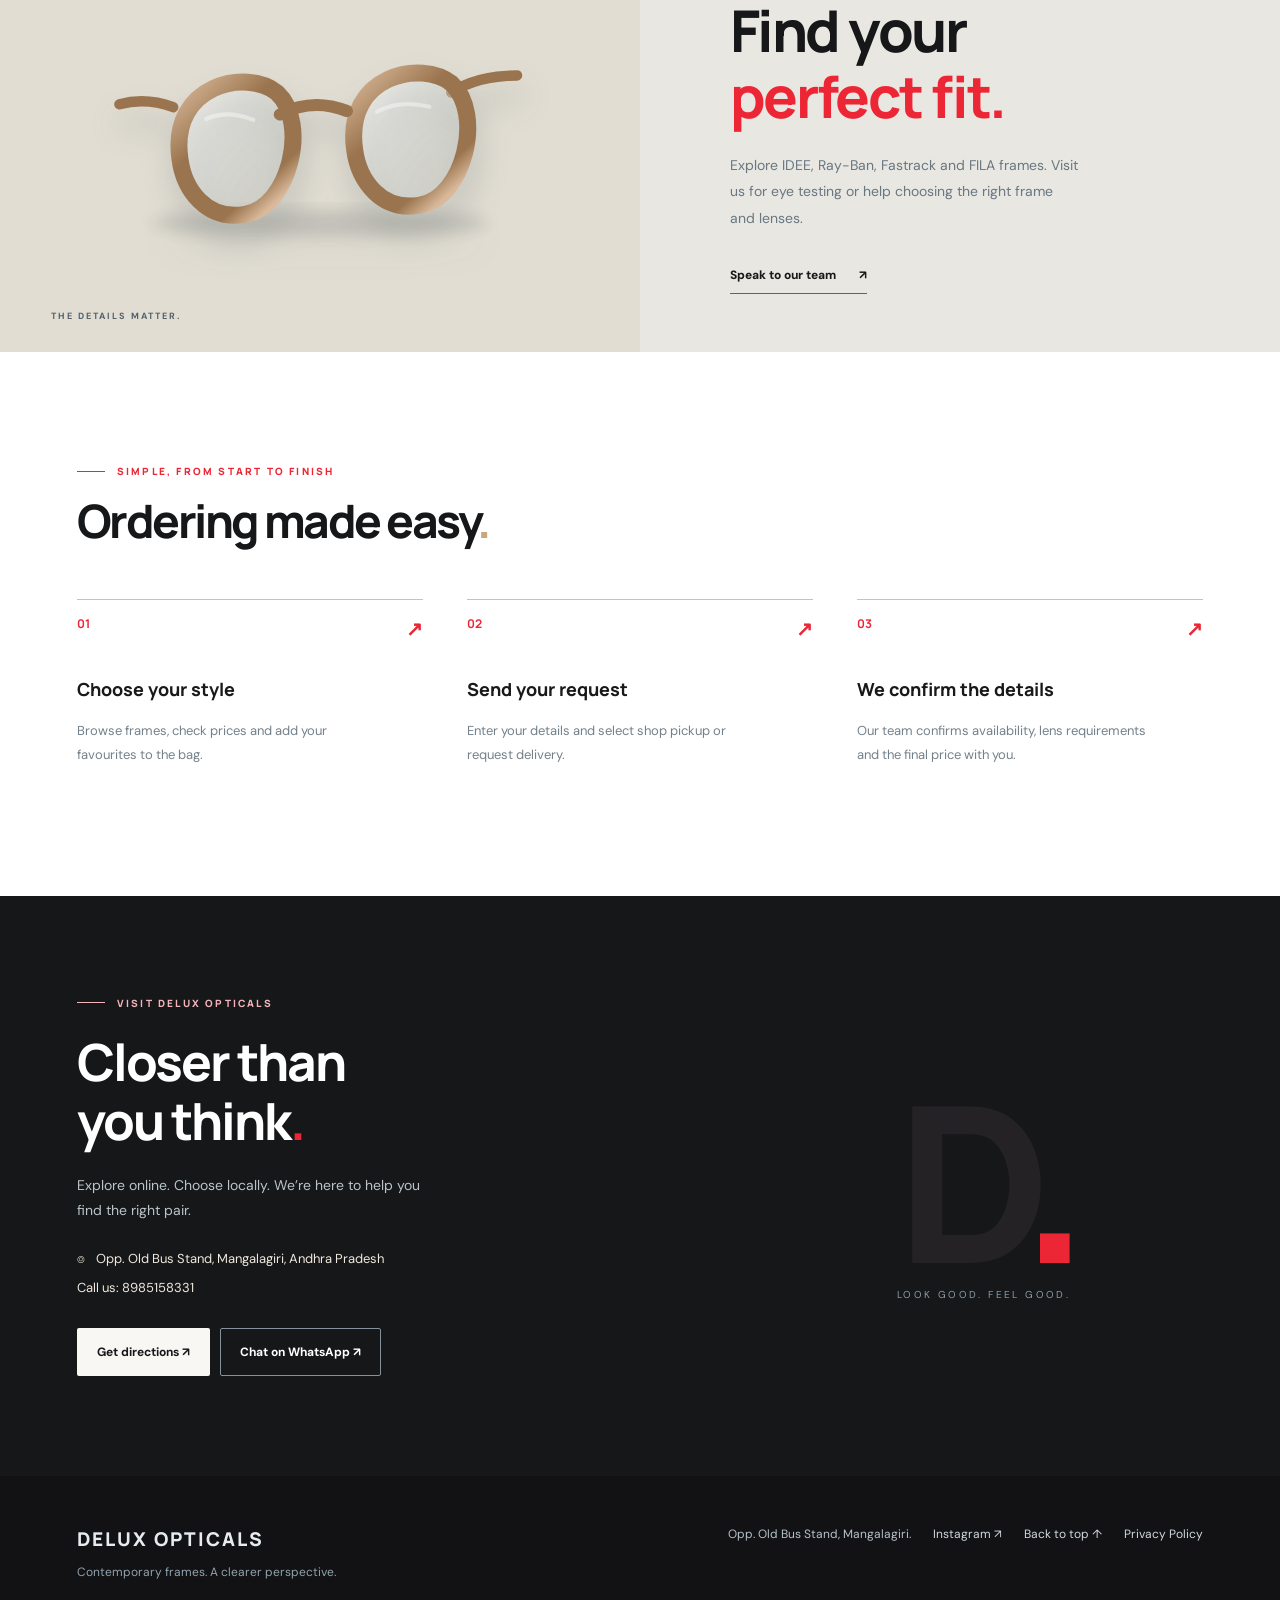
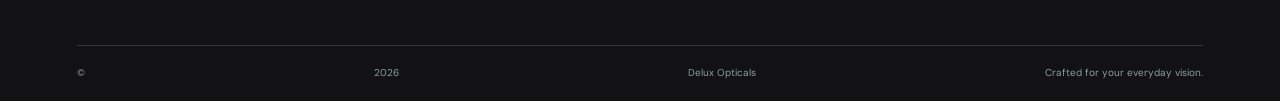
==== commit 4b10df15: "Add files via upload" ====
--- a/index.html
+++ b/index.html
@@ -21,7 +21,7 @@
   <link rel="stylesheet" href="./premium.css?v=20261024-brand-filter2" />
   <script>window.DELUXE_CONFIG=window.DELUXE_CONFIG||{businessName:'Delux Opticals',whatsappNumber:'918985158331',shopPhone:'8985158331',shopAddress:'Opp. Old Bus Stand, Mangalagiri, Andhra Pradesh',googleMapsUrl:'https://maps.app.goo.gl/SQcJQousegjwvYD16',supabaseUrl:'https://altqmirpnyrihuaiada.supabase.co',supabaseAnonKey:'sb_publishable_QfB34FVfLrLioxzQpnw5Aw_lxrrhRJR'};</script>
   <script src="./config.js"></script>
-  <script src="./app.js?v=20261024-brand-filter2" defer></script>
+  <script src="./app.js?v=20261024-photo-opt1" defer></script>
 </head>
 <body>
   <div class="announcement"><span class="ann-dot"></span> PREMIUM EYEWEAR &amp; EYE TESTING <span class="ann-break">/</span> MANGALAGIRI</div>
@@ -104,7 +104,7 @@
       <p id="adminForgotMessage" class="owner-feedback" role="status" aria-live="polite"></p>
       <button id="ownerBackToLogin" class="owner-back-link" type="button">← Back to sign in</button>
     </div>
-<div id="adminDashboard" hidden><div class="admin-toolbar"><div class="admin-tabs"><button class="active" data-admin-tab="products" type="button">Products</button><button data-admin-tab="orders" type="button">Orders</button><button data-admin-tab="brands" type="button">Brands</button></div><button id="adminLogout" class="logout-button" type="button">Sign out</button></div><div id="adminProductsTab"><div class="admin-title-row"><strong>Manage frames</strong><button class="small-primary" id="addProductToggle" type="button">+ Add product</button></div><form id="productForm" class="product-form" hidden><input type="hidden" name="id"/><div class="form-grid"><label>Model number <input name="name" required maxlength="90" placeholder="e.g. RB3025, ID-101" autocomplete="off"/><small class="model-field-help">Enter the frame model code</small></label><label>Category <select name="category"><option>Men</option><option>Women</option><option>Sunglasses</option><option>Kids</option></select></label><label>Brand <input name="brand" list="brandSuggestions" maxlength="60" placeholder="Ray-Ban, IDEAL"/><datalist id="brandSuggestions"><option value="Ray-Ban"></option><option value="IDEAL"></option><option value="Fastrack"></option><option value="IDEE"></option><option value="FILA"></option></datalist></label><label>Price ₹ <input name="price" type="number" required min="1" max="200000" step="1"/></label><label>MRP (optional) ₹ <input name="compare_at" type="number" min="0" max="200000" step="1"/></label></div><label>Frame details <textarea name="description" rows="2" maxlength="300" placeholder="e.g. Classic Black · Matte Finish · Lightweight frame"></textarea><small class="model-field-help">Colour, material and frame style (optional)</small></label><label>Photos (up to 8, JPG / PNG / WEBP, 2 MB each) <input id="photoInput" name="photo" type="file" accept="image/jpeg,image/png,image/webp" multiple/><small id="photoHint">You can add more photos while editing a frame.</small><div id="existingPhotos" class="existing-photos"></div></label><div class="form-grid"><label class="checkline"><input name="active" type="checkbox" checked/> Visible in catalogue</label><label class="checkline"><input name="in_stock" type="checkbox" checked/> In stock</label><label class="checkline"><input name="featured" type="checkbox"/> Featured</label></div><div class="form-actions"><button class="small-primary" type="submit">Save product</button><button id="cancelProduct" class="small-secondary" type="button">Cancel</button></div></form><div id="adminProductsList" class="admin-list"></div></div><div id="adminBrandsTab" hidden><div class="admin-title-row"><strong>Manage brands</strong></div><form id="brandForm" class="brand-form"><label>New brand <input id="newBrandName" maxlength="60" placeholder="Enter brand name" required/></label><button class="small-primary" type="submit">+ Add brand</button></form><div id="adminBrandsList" class="admin-list"></div></div><div id="adminOrdersTab" hidden><div class="admin-title-row"><strong>Customer order requests</strong><button id="refreshOrders" type="button" class="small-secondary">Refresh</button></div><div id="adminOrdersList" class="admin-list"></div></div></div>
+<div id="adminDashboard" hidden><div class="admin-toolbar"><div class="admin-tabs"><button class="active" data-admin-tab="products" type="button">Products</button><button data-admin-tab="orders" type="button">Orders</button><button data-admin-tab="brands" type="button">Brands</button></div><button id="adminLogout" class="logout-button" type="button">Sign out</button></div><div id="adminProductsTab"><div class="admin-title-row"><strong>Manage frames</strong><button class="small-primary" id="addProductToggle" type="button">+ Add product</button></div><form id="productForm" class="product-form" hidden><input type="hidden" name="id"/><div class="form-grid"><label>Model number <input name="name" required maxlength="90" placeholder="e.g. RB3025, ID-101" autocomplete="off"/><small class="model-field-help">Enter the frame model code</small></label><label>Category <select name="category"><option>Men</option><option>Women</option><option>Sunglasses</option><option>Kids</option></select></label><label>Brand <input name="brand" list="brandSuggestions" maxlength="60" placeholder="Ray-Ban, IDEAL"/><datalist id="brandSuggestions"><option value="Ray-Ban"></option><option value="IDEAL"></option><option value="Fastrack"></option><option value="IDEE"></option><option value="FILA"></option></datalist></label><label>Price ₹ <input name="price" type="number" required min="1" max="200000" step="1"/></label><label>MRP (optional) ₹ <input name="compare_at" type="number" min="0" max="200000" step="1"/></label></div><label>Frame details <textarea name="description" rows="2" maxlength="300" placeholder="e.g. Classic Black · Matte Finish · Lightweight frame"></textarea><small class="model-field-help">Colour, material and frame style (optional)</small></label><label>Photos (up to 8, JPG / PNG / WEBP) <input id="photoInput" name="photo" type="file" accept="image/jpeg,image/png,image/webp" multiple/><small id="photoHint">Each original photo can be up to 15 MB. Automatically optimized before upload. Add more photos when editing.</small><div id="existingPhotos" class="existing-photos"></div></label><div class="form-grid"><label class="checkline"><input name="active" type="checkbox" checked/> Visible in catalogue</label><label class="checkline"><input name="in_stock" type="checkbox" checked/> In stock</label><label class="checkline"><input name="featured" type="checkbox"/> Featured</label></div><div class="form-actions"><button class="small-primary" type="submit">Save product</button><button id="cancelProduct" class="small-secondary" type="button">Cancel</button></div></form><div id="adminProductsList" class="admin-list"></div></div><div id="adminBrandsTab" hidden><div class="admin-title-row"><strong>Manage brands</strong></div><form id="brandForm" class="brand-form"><label>New brand <input id="newBrandName" maxlength="60" placeholder="Enter brand name" required/></label><button class="small-primary" type="submit">+ Add brand</button></form><div id="adminBrandsList" class="admin-list"></div></div><div id="adminOrdersTab" hidden><div class="admin-title-row"><strong>Customer order requests</strong><button id="refreshOrders" type="button" class="small-secondary">Refresh</button></div><div id="adminOrdersList" class="admin-list"></div></div></div>
   </div>
 </section>
 
